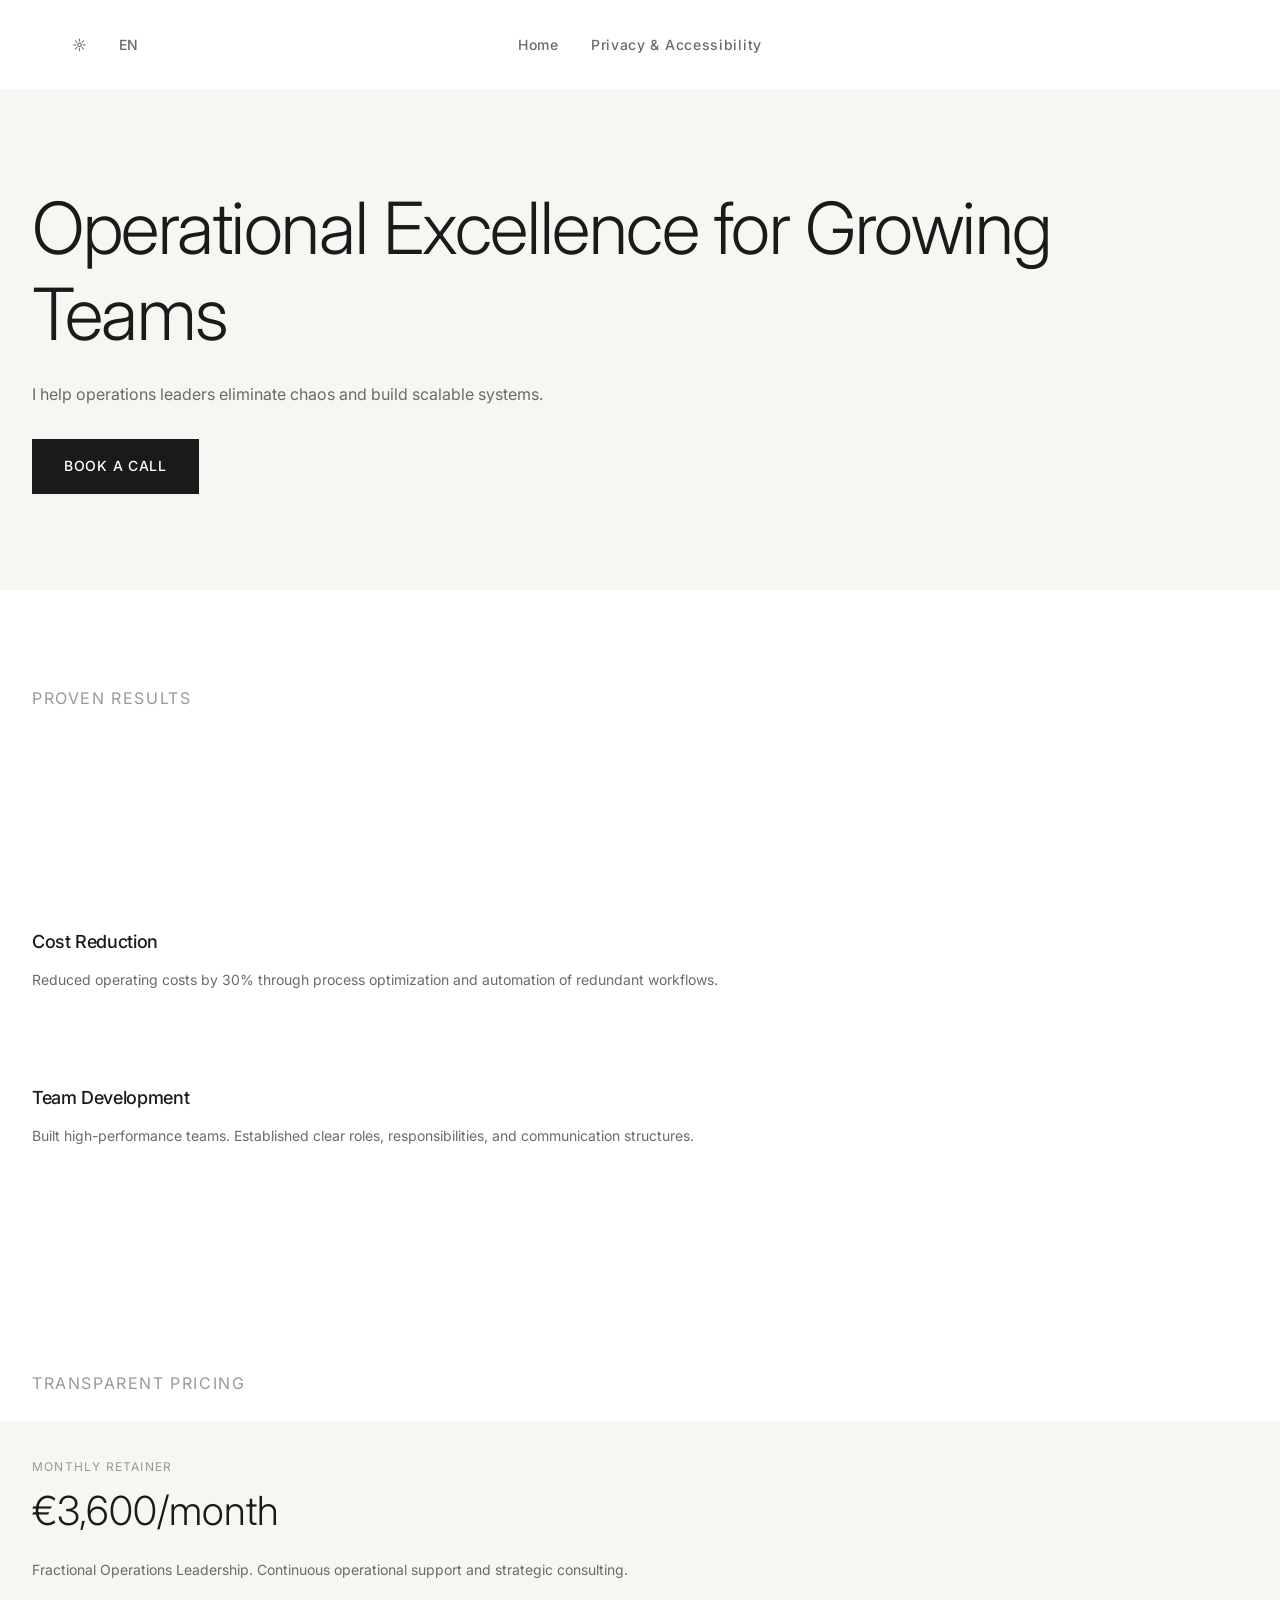
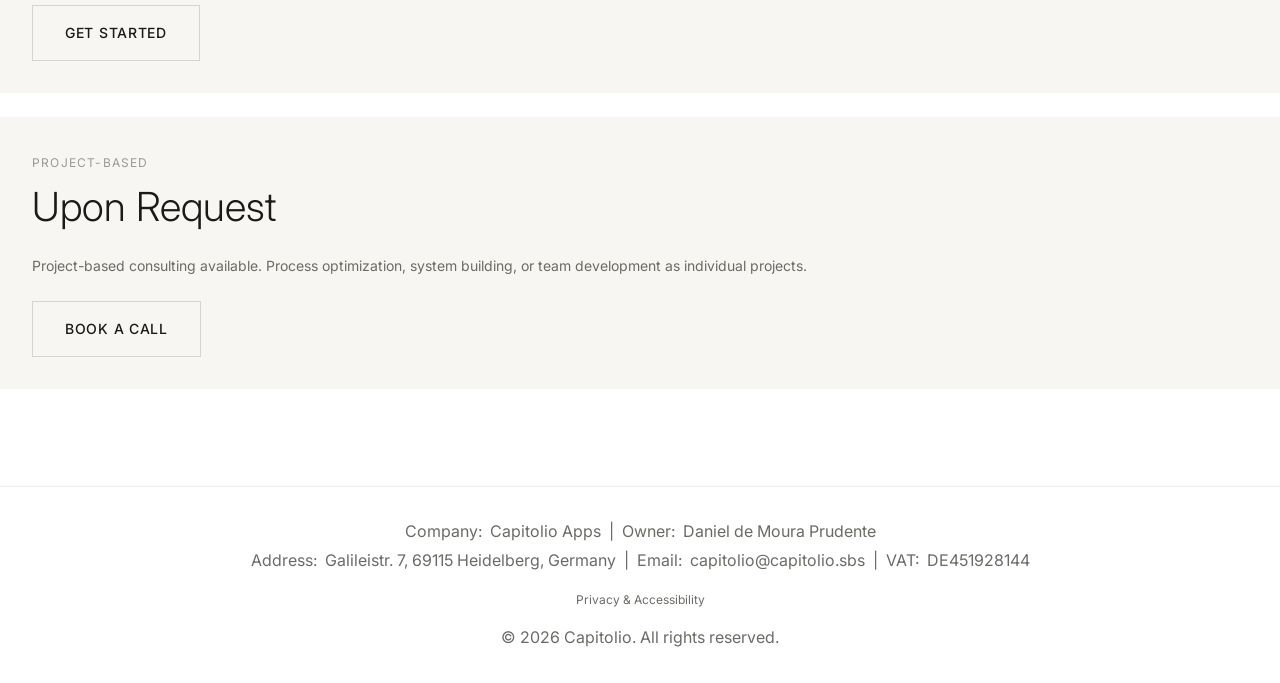
==== en/index.html @ fc4b13c4 "Update booking links to koalendar and replace email with calendar" ====
<!DOCTYPE html>
<html lang="en">
<head>
  <meta charset="UTF-8">
  <meta name="viewport" content="width=device-width, initial-scale=1.0">
  <title>Capitolio - Operational Excellence for Growing Teams</title>
  <meta name="description" content="I help operations leaders eliminate chaos and build scalable systems.">
  <link rel="icon" type="image/x-icon" href="../public/favicon.ico">
  
  <!-- Typography -->
  <link rel="preconnect" href="https://fonts.googleapis.com">
  <link rel="preconnect" href="https://fonts.gstatic.com" crossorigin>
  <link href="https://fonts.googleapis.com/css2?family=Inter:wght@300;400;500;600&display=swap" rel="stylesheet">
  
  <!-- Stylesheets -->
  <link rel="stylesheet" href="../css/style.css">
</head>
<body>
  <!-- Header -->
  <header>
    <div class="container">
      <div class="header-content">
        <nav class="nav-desktop">
          <ul class="nav-list">
            <li><a href="index.html" class="nav-link" data-i18n="nav_home">Home</a></li>
            <li><a href="privacy-accessibility.html" class="nav-link" data-i18n="nav_privacy_accessibility">Privacy & Accessibility</a></li>
          </ul>
        </nav>
        <div class="nav-controls">
          <button id="theme-toggle" class="nav-btn" aria-label="Toggle theme" title="Toggle theme">
            <span class="theme-icon">&#9788;</span>
          </button>
          <button id="lang-toggle" class="nav-btn" aria-label="Toggle language" title="Toggle language">
            <span data-lang-indicator>EN</span>
          </button>
          <button id="open-nav" class="nav-btn nav-hamburger" aria-label="Open navigation">
            <span>&#9776;</span>
          </button>
        </div>
      </div>
    </div>
  </header>

  <!-- Mobile Navigation Overlay -->
  <div class="nav-overlay" id="nav-overlay">
    <button class="close-nav" id="close-nav" aria-label="Close navigation">Close</button>
    <ul class="nav-overlay-list">
      <li class="nav-overlay-item"><a href="index.html" class="nav-overlay-link" data-i18n="nav_home">Home</a></li>
      <li class="nav-overlay-item"><a href="privacy-accessibility.html" class="nav-overlay-link" data-i18n="nav_privacy_accessibility">Privacy & Accessibility</a></li>
    </ul>
  </div>

  <main>
    <!-- Section 1: CTA (Call to Action) -->
    <section id="cta" class="grid">
      <div class="cta-content reveal active">
        <h1 class="cta-title">Operational Excellence for Growing Teams</h1>
        <p class="cta-subtitle">I help operations leaders eliminate chaos and build scalable systems.</p>
        <a href="https://koalendar.com/e/daniel-kennenlernen" target="_blank" rel="noopener noreferrer" class="btn btn-primary">Book a Call</a>
      </div>
    </section>

    <!-- Section 2: Proof of Work (3 Cards) -->
    <section id="proof" class="grid">
      <div class="section-label reveal">
        <span class="label">Proven Results</span>
      </div>
      <div class="section-content">
        <div class="proof-grid">
          <div class="proof-card reveal">
            <h3 class="proof-card-title">Scaled Operations</h3>
            <p class="proof-card-desc">Scaled operational systems from 10 to 100+ employees. Processes documented, automated, and designed for scalability.</p>
          </div>
          <div class="proof-card reveal delay-1">
            <h3 class="proof-card-title">Cost Reduction</h3>
            <p class="proof-card-desc">Reduced operating costs by 30% through process optimization and automation of redundant workflows.</p>
          </div>
          <div class="proof-card reveal delay-2">
            <h3 class="proof-card-title">Team Development</h3>
            <p class="proof-card-desc">Built high-performance teams. Established clear roles, responsibilities, and communication structures.</p>
          </div>
        </div>
      </div>
    </section>

    <!-- Section 3: Pricing -->
    <section id="pricing" class="grid">
      <div class="section-label reveal">
        <span class="label">Transparent Pricing</span>
      </div>
      <div class="section-content">
        <div class="pricing-grid">
          <div class="pricing-card reveal">
            <span class="pricing-card-title">Monthly Retainer</span>
            <div class="pricing-card-price">€3,600/month</div>
            <p class="pricing-card-desc">Fractional Operations Leadership. Continuous operational support and strategic consulting.</p>
            <a href="https://koalendar.com/e/daniel-kennenlernen" target="_blank" rel="noopener noreferrer" class="btn btn-secondary">Get Started</a>
          </div>
          <div class="pricing-card reveal delay-1">
            <span class="pricing-card-title">Project-Based</span>
            <div class="pricing-card-price">Upon Request</div>
            <p class="pricing-card-desc">Project-based consulting available. Process optimization, system building, or team development as individual projects.</p>
            <a href="https://koalendar.com/e/daniel-kennenlernen" target="_blank" rel="noopener noreferrer" class="btn btn-secondary">Book a Call</a>
          </div>
        </div>
      </div>
    </section>
  </main>

  <!-- Footer -->
  <footer>
    <div class="container">
      <div class="footer-content">
        <div class="footer-impressum">
          <p class="footer-impressum-text">
            <strong>Company:</strong> Capitolio Apps &nbsp;|&nbsp; <strong>Owner:</strong> Daniel de Moura Prudente
          </p>
          <p class="footer-impressum-text">
            <strong>Address:</strong> Galileistr. 7, 69115 Heidelberg, Germany &nbsp;|&nbsp; <strong>Email:</strong> capitolio@capitolio.sbs &nbsp;|&nbsp; <strong>VAT:</strong> DE451928144
          </p>
        </div>
        <div class="footer-links">
          <a href="privacy-accessibility.html" class="footer-link">Privacy & Accessibility</a>
        </div>
        <div class="footer-legal">
          <p>&copy; 2026 Capitolio. All rights reserved.</p>
        </div>
      </div>
    </div>
  </footer>

  <!-- JavaScript -->
  <script src="../js/theme.js"></script>
  <script src="../js/i18n.js"></script>
  <script src="../js/main.js"></script>
</body>
</html>
---- css/style.css ----
/*
 * Capitolio Main Stylesheet
 * John Pawson minimalist aesthetic - whitespace over borders
 * Monochromatic palette, responsive layout
 */

/* Import design system */
@import url('./design-system.css');

/* ================================
 * 1. TYPOGRAPHY
 * ================================ */

h1, h2, h3, h4, h5, h6 {
  font-weight: var(--font-weight-light);
  line-height: var(--line-height-tight);
  letter-spacing: var(--letter-spacing-tight);
  color: var(--text-primary);
}

h1 {
  font-size: clamp(2.5rem, 6vw, 4.5rem);
}

h2 {
  font-size: clamp(1.5rem, 3vw, 2.5rem);
}

h3 {
  font-size: clamp(1.25rem, 2vw, 1.5rem);
}

p {
  font-size: var(--font-size-base);
  color: var(--text-secondary);
  line-height: var(--line-height-relaxed);
}

.label {
  font-size: var(--font-size-base);
  text-transform: uppercase;
  letter-spacing: var(--letter-spacing-wider);
  font-weight: var(--font-weight-regular);
  color: var(--text-muted);
  display: block;
  margin-bottom: -8px;
}

/* ================================
 * 2. LAYOUT
 * ================================ */

section {
  padding: var(--baseline-12x) 0;
  min-height: 50vh;
}

@media (min-width: var(--breakpoint-md)) {
  section {
    padding: var(--baseline-15x) 0;
  }
}

/* ================================
 * 3. HEADER & NAVIGATION
 * ================================ */

header {
  padding: var(--baseline-4x) 0;
  position: sticky;
  top: 0;
  background-color: var(--bg-primary);
  z-index: 100;
  transition: background-color var(--transition-base);
}

.header-content {
  display: flex;
  justify-content: space-between;
  align-items: center;
}

.nav-desktop {
  position: absolute;
  left: 50%;
  transform: translateX(-50%);
}

.logo {
  font-size: var(--font-size-sm);
  font-weight: var(--font-weight-medium);
  color: var(--text-primary);
  text-decoration: none;
  letter-spacing: var(--letter-spacing-wide);
}

.nav-list {
  display: flex;
  gap: var(--baseline-4x);
}

.nav-link {
  font-size: var(--font-size-sm);
  font-weight: var(--font-weight-medium);
  color: var(--text-secondary);
  text-decoration: none;
  letter-spacing: var(--letter-spacing-wide);
  transition: color var(--transition-base);
}

.nav-link:hover {
  color: var(--text-primary);
}

@media (max-width: 640px) {
  .nav-desktop {
    position: static;
    transform: none;
  }
  
  .nav-list {
    gap: var(--baseline-2x);
    flex-wrap: wrap;
    justify-content: center;
  }
  
  .nav-link {
    font-size: var(--font-size-xs);
  }
}

.nav-controls {
  display: flex;
  align-items: center;
  gap: var(--baseline-2x);
}

.nav-btn {
  font-size: var(--font-size-sm);
  font-weight: var(--font-weight-medium);
  color: var(--text-secondary);
  padding: var(--baseline-half) var(--baseline);
  transition: color var(--transition-base);
}

.nav-hamburger {
  display: none;
}

.nav-btn:hover {
  color: var(--text-primary);
}

/* ================================
 * 4. HERO SECTION
 * ================================ */

#hero {
  padding-top: var(--baseline-8x);
  padding-bottom: var(--baseline-15x);
}

.hero-title {
  grid-column: 1 / -1;
  margin-bottom: var(--baseline-5x);
}

.hero-subtitle {
  grid-column: 1 / -1;
}

@media (min-width: var(--breakpoint-md)) {
  .hero-subtitle {
    grid-column: 5 / 13;
  }
}

/* ================================
 * 5. BUTTONS
 * ================================ */

.btn {
  display: inline-flex;
  align-items: center;
  justify-content: center;
  padding: var(--baseline-2x) var(--baseline-4x);
  font-size: var(--font-size-sm);
  font-weight: var(--font-weight-medium);
  letter-spacing: var(--letter-spacing-wide);
  text-transform: uppercase;
  text-decoration: none;
  transition: all var(--transition-base);
}

.btn-primary {
  background-color: var(--text-primary);
  color: var(--bg-primary);
}

.btn-primary:hover {
  background-color: var(--accent-hover);
  transform: translateY(-2px);
}

.btn-secondary {
  background-color: transparent;
  color: var(--text-primary);
  border: 1px solid var(--border-medium);
}

.btn-secondary:hover {
  background-color: var(--bg-secondary);
}

/* ================================
 * 6. SECTIONS
 * ================================ */

/* Section labels */
.section-label {
  grid-column: 1 / -1;
  padding-left: var(--baseline-4x);
  padding-right: var(--baseline-4x);
  margin-bottom: -8px;
}

@media (min-width: var(--breakpoint-md)) {
  .section-label {
    grid-column: 1 / 4;
  }
}

.section-content {
  grid-column: 1 / -1;
}

@media (min-width: var(--breakpoint-md)) {
  .section-content {
    grid-column: 4 / 13;
  }
}

/* CTA Section */
#cta {
  background-color: var(--bg-secondary);
}

.cta-content {
  grid-column: 1 / -1;
}

@media (min-width: var(--breakpoint-md)) {
  .cta-content {
    grid-column: 4 / 13;
  }
}

.cta-title {
  margin-bottom: var(--baseline-3x);
}

.cta-subtitle {
  margin-bottom: var(--baseline-4x);
}

.cta-content > * {
  padding-left: var(--baseline-4x);
  padding-right: var(--baseline-4x);
}

#cta .btn {
  margin-left: var(--baseline-4x);
}

/* Proof of Work Section */
.proof-grid {
  display: grid;
  grid-template-columns: 1fr;
  gap: var(--baseline-4x);
  margin-top: var(--baseline-4x);
  padding-left: var(--baseline-4x);
  padding-right: var(--baseline-4x);
}

@media (min-width: var(--breakpoint-md)) {
  .proof-grid {
    grid-template-columns: repeat(3, 1fr);
  }
}

.proof-card {
  padding: var(--baseline-4x) 0;
}

.proof-card-title {
  font-size: var(--font-size-lg);
  font-weight: var(--font-weight-medium);
  margin-bottom: var(--baseline-2x);
}

.proof-card-desc {
  font-size: var(--font-size-sm);
  color: var(--text-secondary);
}

/* Pricing Section */
.pricing-grid {
  display: grid;
  grid-template-columns: 1fr;
  gap: var(--baseline-3x);
  margin-top: var(--baseline-3x);
}

@media (min-width: var(--breakpoint-md)) {
  .pricing-grid {
    grid-template-columns: repeat(2, 1fr);
    gap: var(--baseline-4x);
  }
}

.pricing-card {
  padding: var(--baseline-4x);
  background-color: var(--bg-secondary);
}

.pricing-card-title {
  font-size: var(--font-size-xs);
  text-transform: uppercase;
  letter-spacing: var(--letter-spacing-wider);
  color: var(--text-muted);
  margin-bottom: var(--baseline);
}

.pricing-card-price {
  font-size: var(--font-size-3xl);
  font-weight: var(--font-weight-light);
  margin-bottom: var(--baseline-2x);
}

.pricing-card-desc {
  font-size: var(--font-size-sm);
  margin-bottom: var(--baseline-3x);
}

/* ================================
 * 7. FOOTER
 * ================================ */

footer {
  padding: var(--baseline-4x) 0;
  border-top: 1px solid var(--border-light);
}

.footer-content {
  display: flex;
  flex-direction: column;
  align-items: center;
  gap: var(--baseline-2x);
}

.footer-impressum {
  font-size: var(--font-size-xs);
  font-weight: var(--font-weight-regular);
  color: var(--text-muted);
  line-height: 1.5;
  text-align: center;
}

.footer-impressum-text {
  display: block;
  margin-bottom: 4px;
}

.footer-impressum-text:last-child {
  margin-bottom: 0;
}

.footer-impressum-text strong {
  font-weight: var(--font-weight-regular);
  color: var(--text-secondary);
  margin-right: 4px;
}

.footer-links {
  display: flex;
  gap: var(--baseline-2x);
}

.footer-link {
  font-size: var(--font-size-xs);
  font-weight: var(--font-weight-regular);
  color: var(--text-secondary);
  text-decoration: none;
  transition: color var(--transition-base);
}

.footer-link:hover {
  color: var(--text-primary);
}

.footer-legal {
  font-size: var(--font-size-xs);
  font-weight: var(--font-weight-regular);
  color: var(--text-muted);
}

/* ================================
 * 8. LEGAL PAGES
 * ================================ */

.legal-content {
  grid-column: 1 / -1;
  max-width: 65ch;
  padding-left: var(--baseline-4x);
  padding-right: var(--baseline-4x);
}

@media (min-width: var(--breakpoint-md)) {
  .legal-content {
    grid-column: 4 / 12;
  }
}

.legal-title {
  margin-bottom: var(--baseline-4x);
}

.legal-section {
  margin-bottom: var(--baseline-6x);
}

.legal-section h2 {
  font-size: var(--font-size-lg);
  margin-bottom: var(--baseline-2x);
}

.legal-section p {
  font-size: var(--font-size-sm);
  line-height: var(--line-height-relaxed);
}

/* ================================
 * 9. NAVIGATION OVERLAY
 * ================================ */

.nav-overlay {
  position: fixed;
  top: 0;
  left: 0;
  width: 100vw;
  height: 100vh;
  background-color: var(--bg-primary);
  z-index: 200;
  display: flex;
  align-items: center;
  justify-content: center;
  opacity: 0;
  pointer-events: none;
  transition: opacity var(--transition-slow);
}

.nav-overlay.active {
  opacity: 1;
  pointer-events: auto;
}

.nav-overlay-list {
  text-align: center;
}

.nav-overlay-item {
  margin: var(--baseline-3x) 0;
}

.nav-overlay-link {
  font-size: var(--font-size-2xl);
  font-weight: var(--font-weight-light);
  color: var(--text-primary);
  transition: color var(--transition-base);
}

.nav-overlay-link:hover {
  color: var(--text-secondary);
}

.close-nav {
  position: absolute;
  top: var(--baseline-4x);
  right: var(--container-padding);
  font-size: var(--font-size-sm);
  font-weight: var(--font-weight-medium);
  color: var(--text-secondary);
}

/* ================================
 * 10. ANIMATIONS
 * ================================ */

.reveal {
  opacity: 0;
  transform: translateY(var(--baseline-3x));
  transition: opacity var(--transition-slow), transform var(--transition-slow);
  will-change: opacity, transform;
}

.reveal.active {
  opacity: 1;
  transform: translateY(0);
}

.delay-1 { transition-delay: 0.1s; }
.delay-2 { transition-delay: 0.2s; }
.delay-3 { transition-delay: 0.3s; }
.delay-4 { transition-delay: 0.4s; }

/* ================================
 * 11. PRINT STYLES
 * ================================ */

@media print {
  * {
    background: transparent;
    color: #000;
    box-shadow: none;
    text-shadow: none;
  }

  body {
    font-size: 12pt;
    line-height: 1.5;
  }

  a {
    text-decoration: underline;
  }

  .nav-overlay,
  .nav-controls,
  .btn {
    display: none;
  }

  section {
    padding: 2rem 0;
    min-height: auto;
    page-break-inside: avoid;
  }

  footer {
    padding: 1rem 0;
    page-break-before: avoid;
  }
}
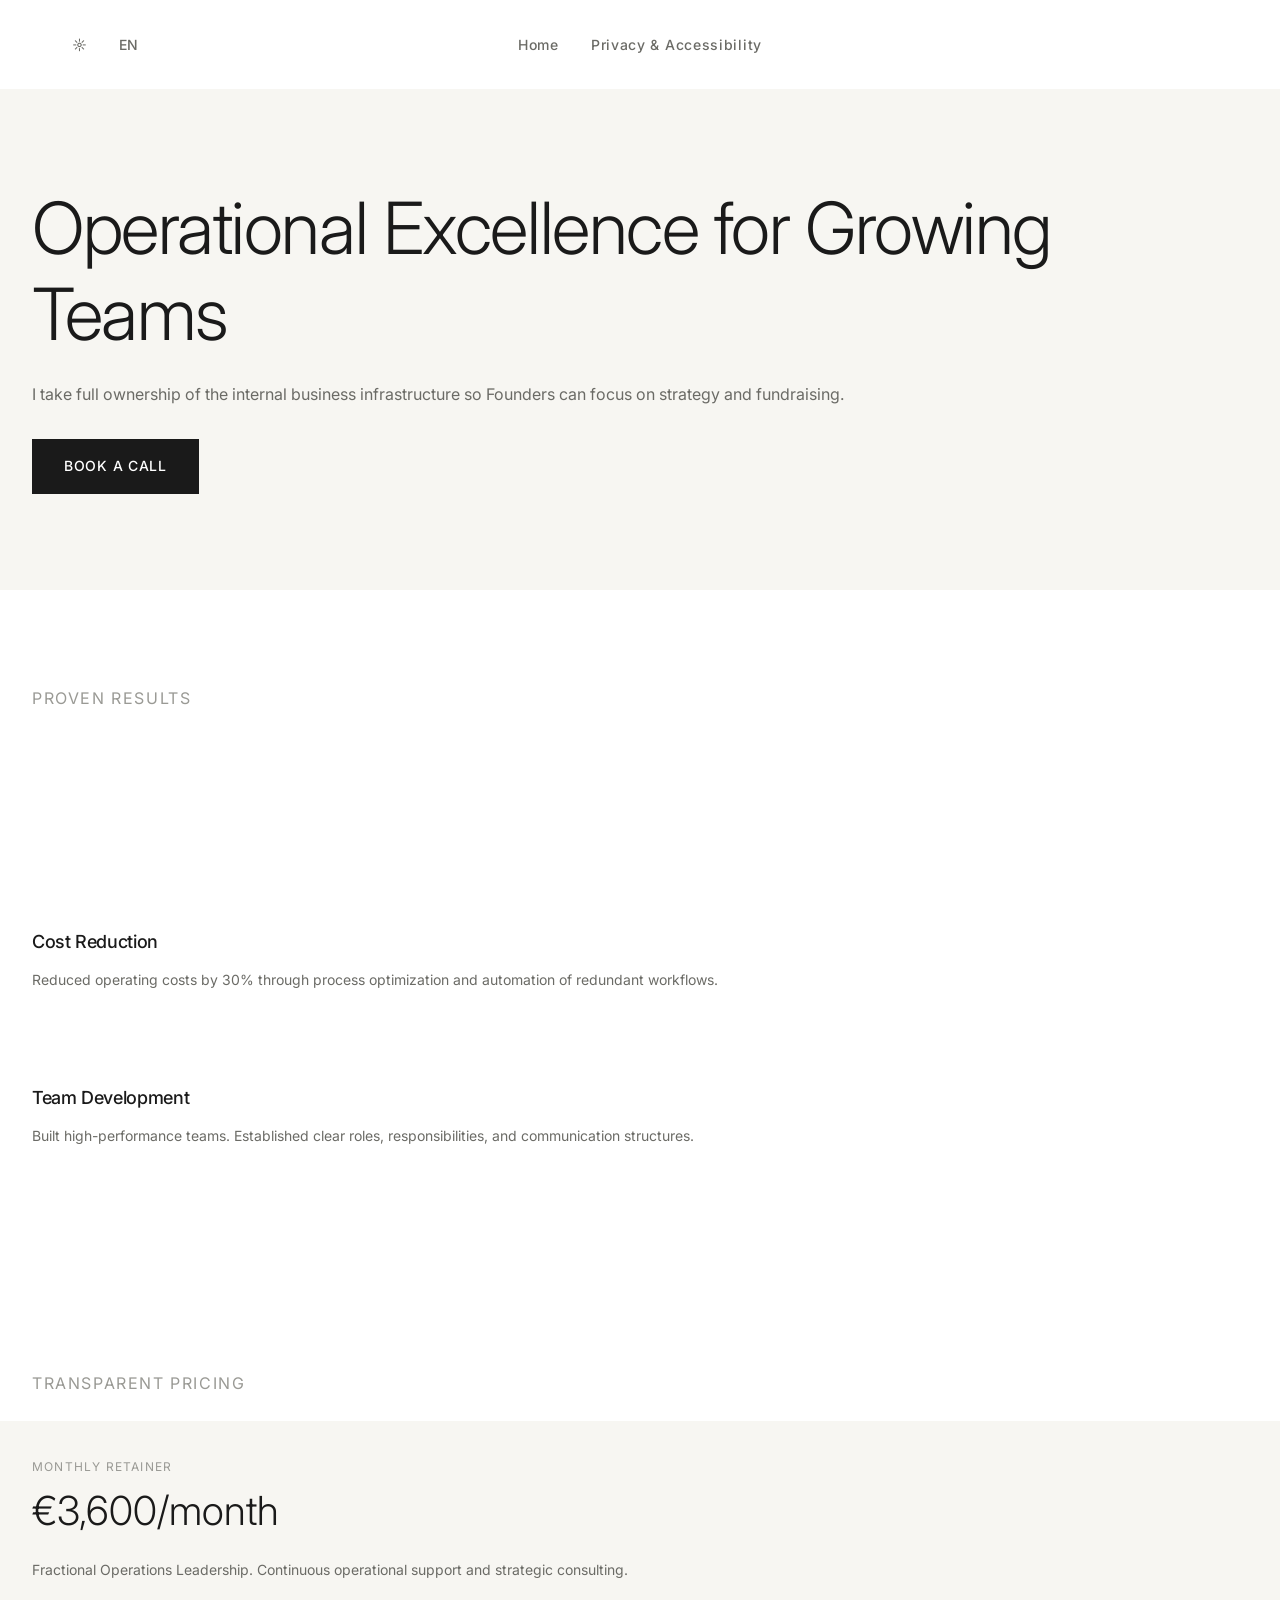
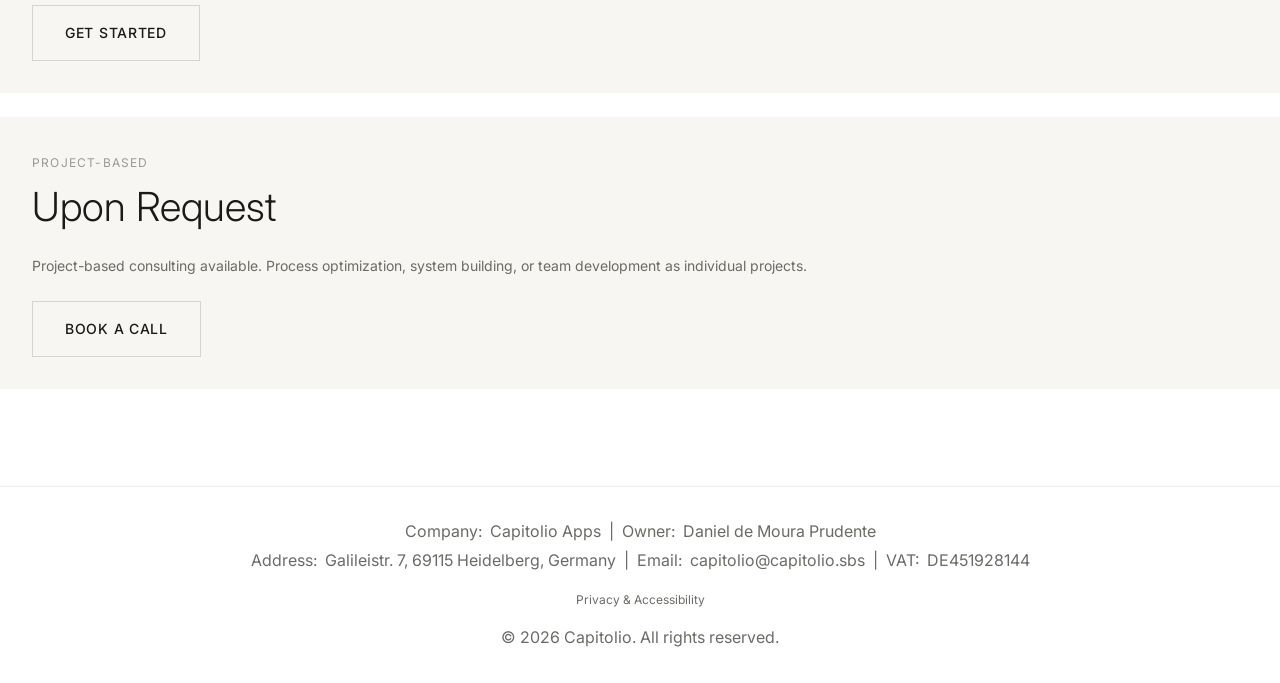
==== commit c123fc44: "Updated subtitle 	modified:   en/index.html 	modified:   index.html" ====
--- a/en/index.html
+++ b/en/index.html
@@ -1,20 +1,23 @@
 <!DOCTYPE html>
 <html lang="en">
+
 <head>
   <meta charset="UTF-8">
   <meta name="viewport" content="width=device-width, initial-scale=1.0">
   <title>Capitolio - Operational Excellence for Growing Teams</title>
-  <meta name="description" content="I help operations leaders eliminate chaos and build scalable systems.">
+  <meta name="description"
+    content=" I take full ownership of the internal business infrastructure so Founders can focus on strategy and fundraising.">
   <link rel="icon" type="image/x-icon" href="../public/favicon.ico">
-  
+
   <!-- Typography -->
   <link rel="preconnect" href="https://fonts.googleapis.com">
   <link rel="preconnect" href="https://fonts.gstatic.com" crossorigin>
   <link href="https://fonts.googleapis.com/css2?family=Inter:wght@300;400;500;600&display=swap" rel="stylesheet">
-  
+
   <!-- Stylesheets -->
   <link rel="stylesheet" href="../css/style.css">
 </head>
+
 <body>
   <!-- Header -->
   <header>
@@ -23,7 +26,8 @@
         <nav class="nav-desktop">
           <ul class="nav-list">
             <li><a href="index.html" class="nav-link" data-i18n="nav_home">Home</a></li>
-            <li><a href="privacy-accessibility.html" class="nav-link" data-i18n="nav_privacy_accessibility">Privacy & Accessibility</a></li>
+            <li><a href="privacy-accessibility.html" class="nav-link" data-i18n="nav_privacy_accessibility">Privacy &
+                Accessibility</a></li>
           </ul>
         </nav>
         <div class="nav-controls">
@@ -46,7 +50,8 @@
     <button class="close-nav" id="close-nav" aria-label="Close navigation">Close</button>
     <ul class="nav-overlay-list">
       <li class="nav-overlay-item"><a href="index.html" class="nav-overlay-link" data-i18n="nav_home">Home</a></li>
-      <li class="nav-overlay-item"><a href="privacy-accessibility.html" class="nav-overlay-link" data-i18n="nav_privacy_accessibility">Privacy & Accessibility</a></li>
+      <li class="nav-overlay-item"><a href="privacy-accessibility.html" class="nav-overlay-link"
+          data-i18n="nav_privacy_accessibility">Privacy & Accessibility</a></li>
     </ul>
   </div>
 
@@ -55,8 +60,10 @@
     <section id="cta" class="grid">
       <div class="cta-content reveal active">
         <h1 class="cta-title">Operational Excellence for Growing Teams</h1>
-        <p class="cta-subtitle">I help operations leaders eliminate chaos and build scalable systems.</p>
-        <a href="https://koalendar.com/e/daniel-kennenlernen" target="_blank" rel="noopener noreferrer" class="btn btn-primary">Book a Call</a>
+        <p class="cta-subtitle"> I take full ownership of the internal business infrastructure so Founders can focus on
+          strategy and fundraising.</p>
+        <a href="https://koalendar.com/e/daniel-kennenlernen" target="_blank" rel="noopener noreferrer"
+          class="btn btn-primary">Book a Call</a>
       </div>
     </section>
 
@@ -69,15 +76,18 @@
         <div class="proof-grid">
           <div class="proof-card reveal">
             <h3 class="proof-card-title">Scaled Operations</h3>
-            <p class="proof-card-desc">Scaled operational systems from 10 to 100+ employees. Processes documented, automated, and designed for scalability.</p>
+            <p class="proof-card-desc">Scaled operational systems from 10 to 100+ employees. Processes documented,
+              automated, and designed for scalability.</p>
           </div>
           <div class="proof-card reveal delay-1">
             <h3 class="proof-card-title">Cost Reduction</h3>
-            <p class="proof-card-desc">Reduced operating costs by 30% through process optimization and automation of redundant workflows.</p>
+            <p class="proof-card-desc">Reduced operating costs by 30% through process optimization and automation of
+              redundant workflows.</p>
           </div>
           <div class="proof-card reveal delay-2">
             <h3 class="proof-card-title">Team Development</h3>
-            <p class="proof-card-desc">Built high-performance teams. Established clear roles, responsibilities, and communication structures.</p>
+            <p class="proof-card-desc">Built high-performance teams. Established clear roles, responsibilities, and
+              communication structures.</p>
           </div>
         </div>
       </div>
@@ -93,14 +103,18 @@
           <div class="pricing-card reveal">
             <span class="pricing-card-title">Monthly Retainer</span>
             <div class="pricing-card-price">€3,600/month</div>
-            <p class="pricing-card-desc">Fractional Operations Leadership. Continuous operational support and strategic consulting.</p>
-            <a href="https://koalendar.com/e/daniel-kennenlernen" target="_blank" rel="noopener noreferrer" class="btn btn-secondary">Get Started</a>
+            <p class="pricing-card-desc">Fractional Operations Leadership. Continuous operational support and strategic
+              consulting.</p>
+            <a href="https://koalendar.com/e/daniel-kennenlernen" target="_blank" rel="noopener noreferrer"
+              class="btn btn-secondary">Get Started</a>
           </div>
           <div class="pricing-card reveal delay-1">
             <span class="pricing-card-title">Project-Based</span>
             <div class="pricing-card-price">Upon Request</div>
-            <p class="pricing-card-desc">Project-based consulting available. Process optimization, system building, or team development as individual projects.</p>
-            <a href="https://koalendar.com/e/daniel-kennenlernen" target="_blank" rel="noopener noreferrer" class="btn btn-secondary">Book a Call</a>
+            <p class="pricing-card-desc">Project-based consulting available. Process optimization, system building, or
+              team development as individual projects.</p>
+            <a href="https://koalendar.com/e/daniel-kennenlernen" target="_blank" rel="noopener noreferrer"
+              class="btn btn-secondary">Book a Call</a>
           </div>
         </div>
       </div>
@@ -116,7 +130,8 @@
             <strong>Company:</strong> Capitolio Apps &nbsp;|&nbsp; <strong>Owner:</strong> Daniel de Moura Prudente
           </p>
           <p class="footer-impressum-text">
-            <strong>Address:</strong> Galileistr. 7, 69115 Heidelberg, Germany &nbsp;|&nbsp; <strong>Email:</strong> capitolio@capitolio.sbs &nbsp;|&nbsp; <strong>VAT:</strong> DE451928144
+            <strong>Address:</strong> Galileistr. 7, 69115 Heidelberg, Germany &nbsp;|&nbsp; <strong>Email:</strong>
+            capitolio@capitolio.sbs &nbsp;|&nbsp; <strong>VAT:</strong> DE451928144
           </p>
         </div>
         <div class="footer-links">
@@ -134,4 +149,5 @@
   <script src="../js/i18n.js"></script>
   <script src="../js/main.js"></script>
 </body>
+
 </html>
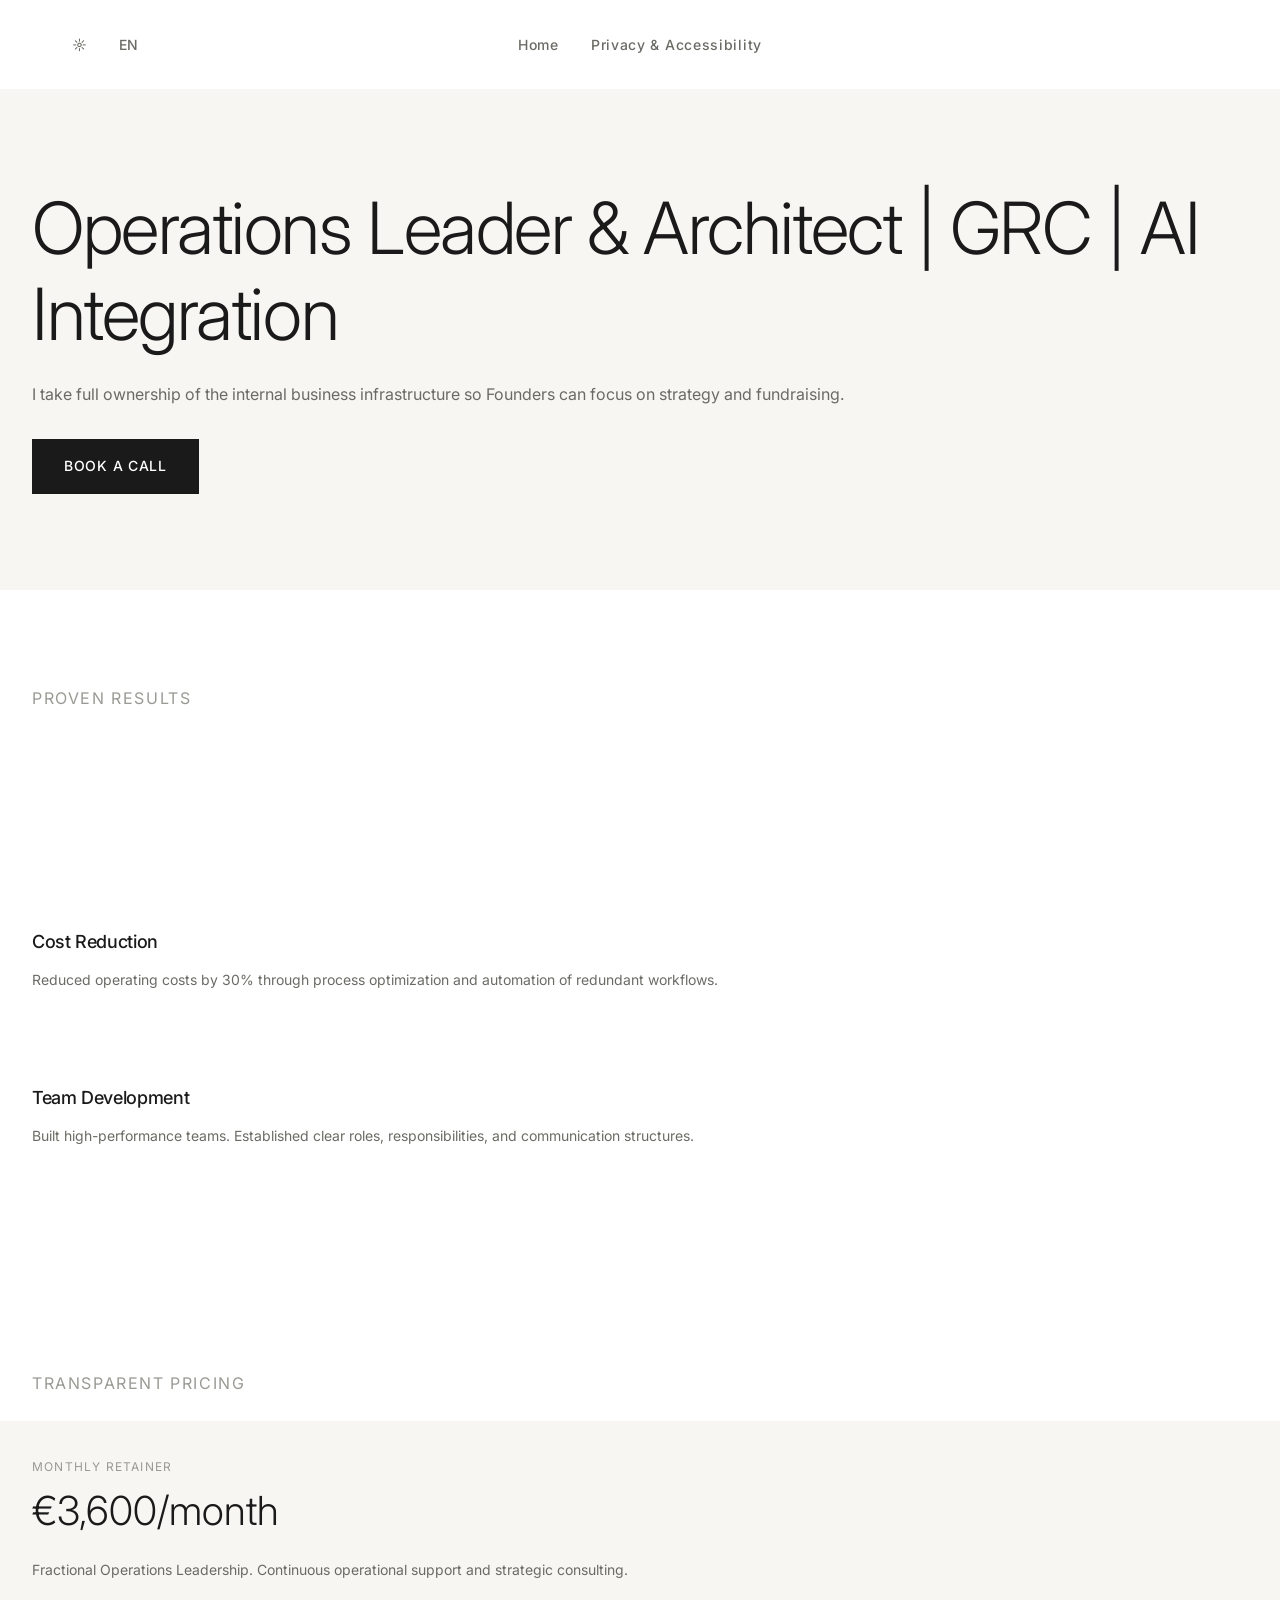
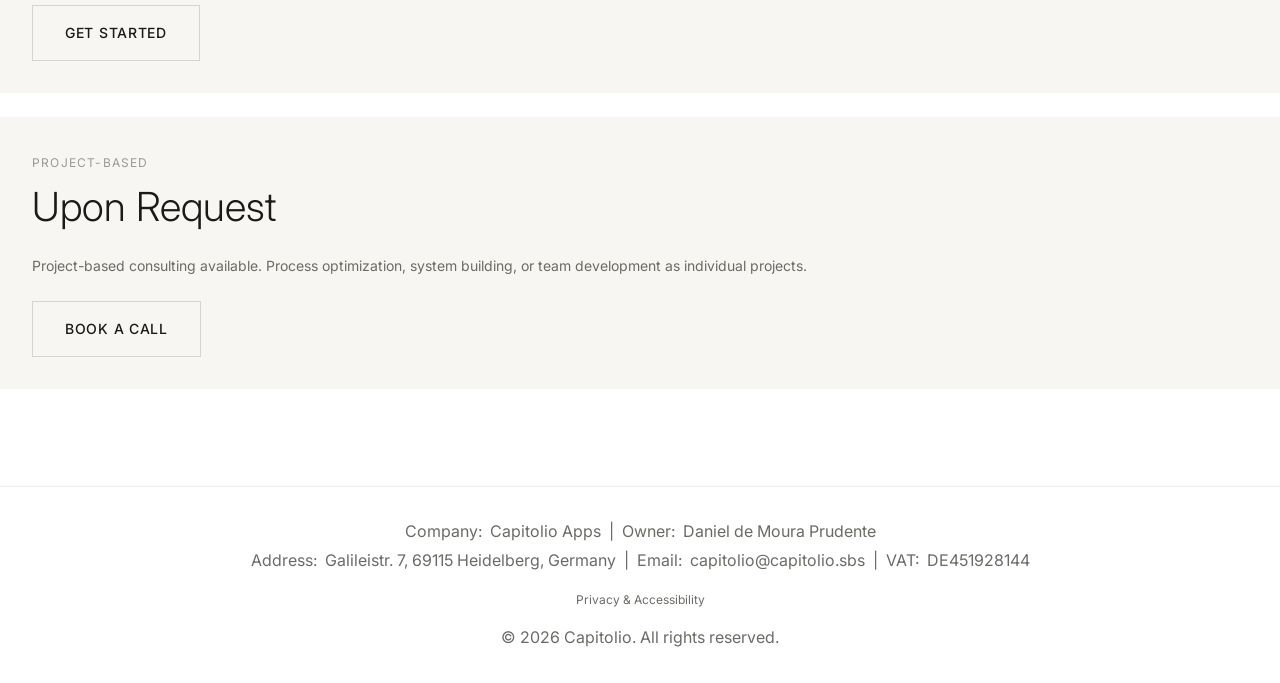
==== commit b77018df: "Updated some texts 	modified:   en/index.html 	modified:   index.html" ====
--- a/en/index.html
+++ b/en/index.html
@@ -4,7 +4,7 @@
 <head>
   <meta charset="UTF-8">
   <meta name="viewport" content="width=device-width, initial-scale=1.0">
-  <title>Capitolio - Operational Excellence for Growing Teams</title>
+  <title>Daniel Prudente - Operations Leader & Architect | GRC | AI Integration</title>
   <meta name="description"
     content=" I take full ownership of the internal business infrastructure so Founders can focus on strategy and fundraising.">
   <link rel="icon" type="image/x-icon" href="../public/favicon.ico">
@@ -59,7 +59,7 @@
     <!-- Section 1: CTA (Call to Action) -->
     <section id="cta" class="grid">
       <div class="cta-content reveal active">
-        <h1 class="cta-title">Operational Excellence for Growing Teams</h1>
+        <h1 class="cta-title">Operations Leader & Architect | GRC | AI Integration</h1>
         <p class="cta-subtitle"> I take full ownership of the internal business infrastructure so Founders can focus on
           strategy and fundraising.</p>
         <a href="https://koalendar.com/e/daniel-kennenlernen" target="_blank" rel="noopener noreferrer"
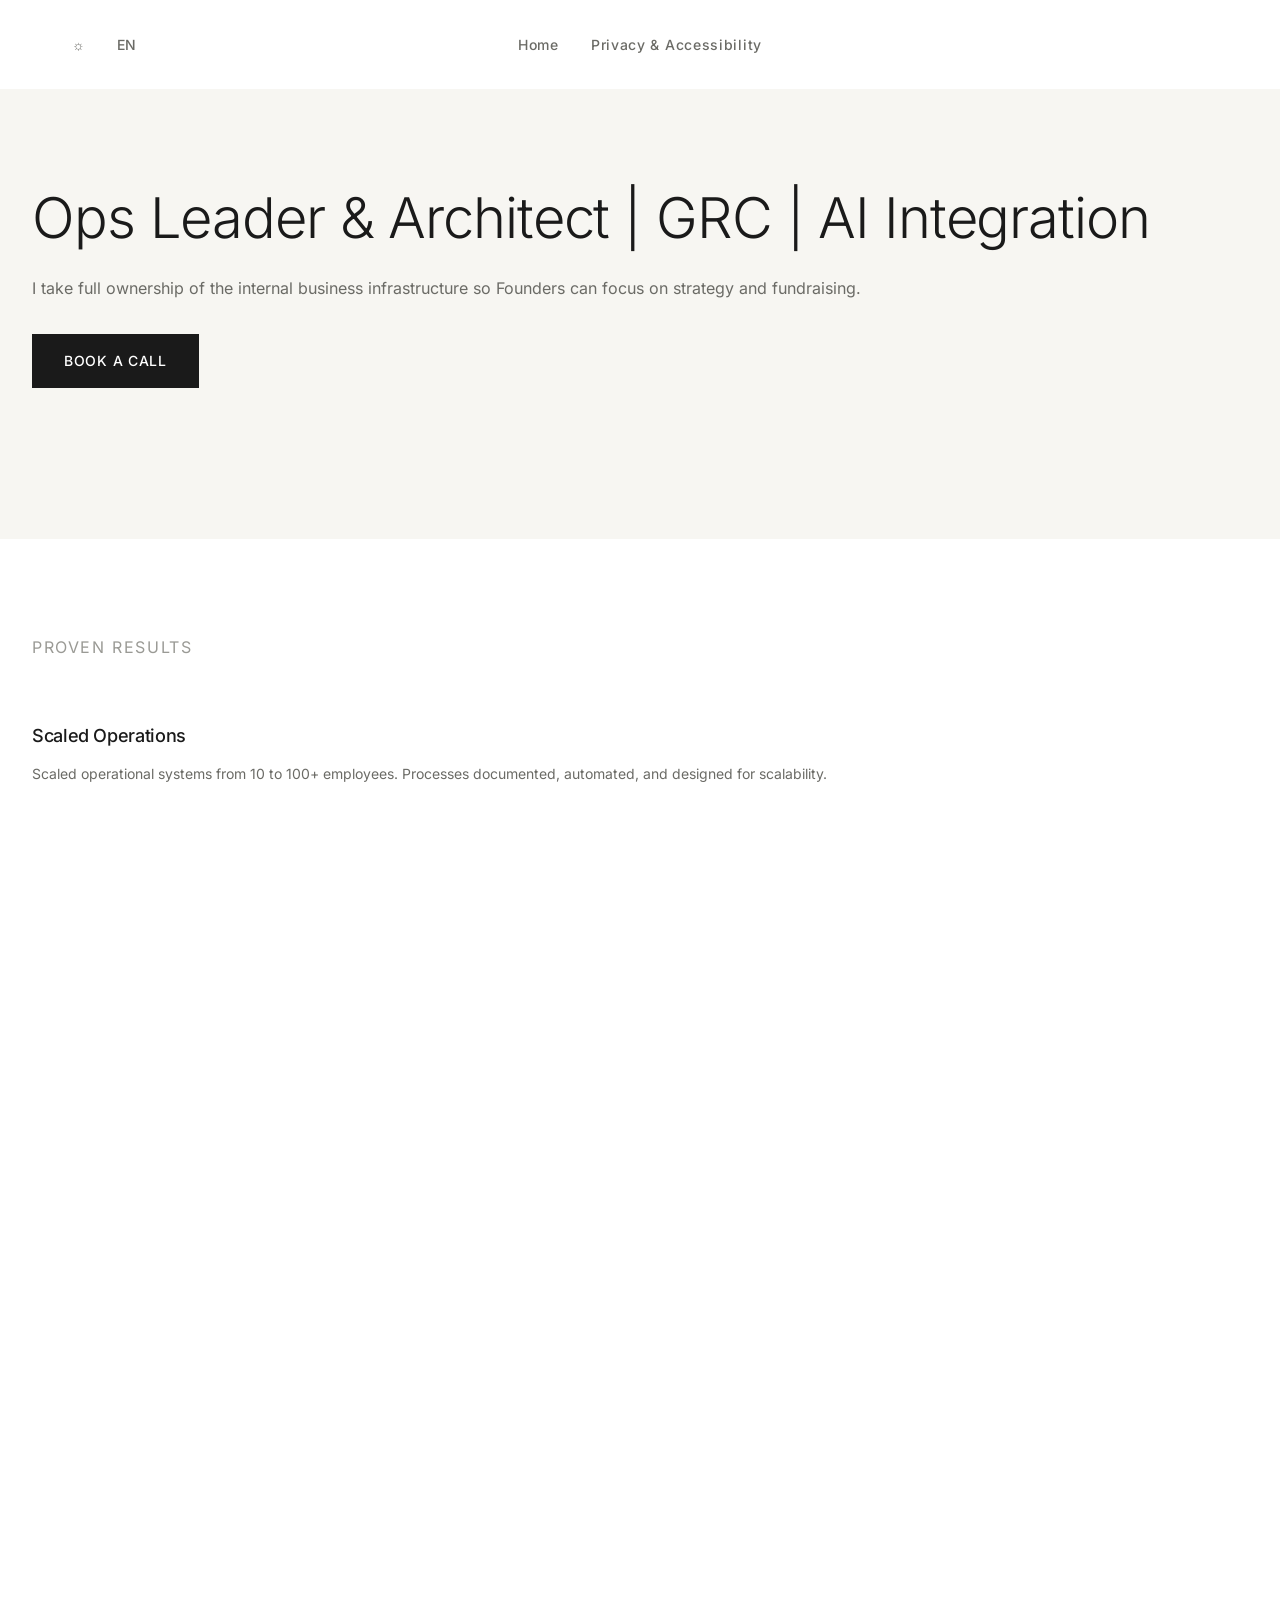
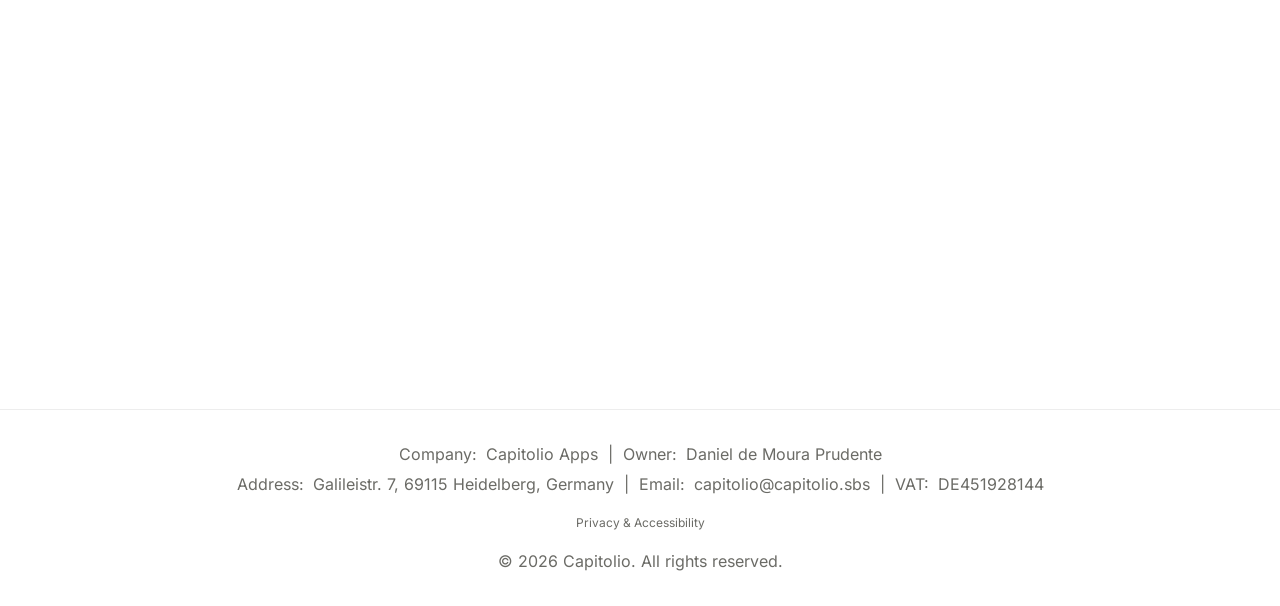
==== commit a8bffced: "Security hardening: self-host fonts, add CSP and clickjacking protection - Self-host Inter font (300" ====
--- a/en/index.html
+++ b/en/index.html
@@ -4,15 +4,12 @@
 <head>
   <meta charset="UTF-8">
   <meta name="viewport" content="width=device-width, initial-scale=1.0">
-  <title>Daniel Prudente - Operations Leader & Architect | GRC | AI Integration</title>
+  <meta http-equiv="Content-Security-Policy" content="default-src 'none'; script-src 'self'; style-src 'self'; font-src 'self'; img-src 'self'; connect-src 'none'; frame-ancestors 'none';">
+  <meta http-equiv="X-Frame-Options" content="DENY">
+  <title>Daniel Prudente - Ops Leader & Architect | GRC | AI Integration</title>
   <meta name="description"
     content=" I take full ownership of the internal business infrastructure so Founders can focus on strategy and fundraising.">
   <link rel="icon" type="image/x-icon" href="../public/favicon.ico">
-
-  <!-- Typography -->
-  <link rel="preconnect" href="https://fonts.googleapis.com">
-  <link rel="preconnect" href="https://fonts.gstatic.com" crossorigin>
-  <link href="https://fonts.googleapis.com/css2?family=Inter:wght@300;400;500;600&display=swap" rel="stylesheet">
 
   <!-- Stylesheets -->
   <link rel="stylesheet" href="../css/style.css">
@@ -59,7 +56,7 @@
     <!-- Section 1: CTA (Call to Action) -->
     <section id="cta" class="grid">
       <div class="cta-content reveal active">
-        <h1 class="cta-title">Operations Leader & Architect | GRC | AI Integration</h1>
+        <h1 class="cta-title">Ops Leader & Architect | GRC | AI Integration</h1>
         <p class="cta-subtitle"> I take full ownership of the internal business infrastructure so Founders can focus on
           strategy and fundraising.</p>
         <a href="https://koalendar.com/e/daniel-kennenlernen" target="_blank" rel="noopener noreferrer"
--- a/css/style.css
+++ b/css/style.css
@@ -19,7 +19,7 @@
 }
 
 h1 {
-  font-size: clamp(2.5rem, 6vw, 4.5rem);
+  font-size: clamp(2rem, 5vw, 3.5rem);
 }
 
 h2 {
@@ -332,7 +332,7 @@
 }
 
 .pricing-card-price {
-  font-size: var(--font-size-3xl);
+  font-size: var(--font-size-2xl);
   font-weight: var(--font-weight-light);
   margin-bottom: var(--baseline-2x);
 }
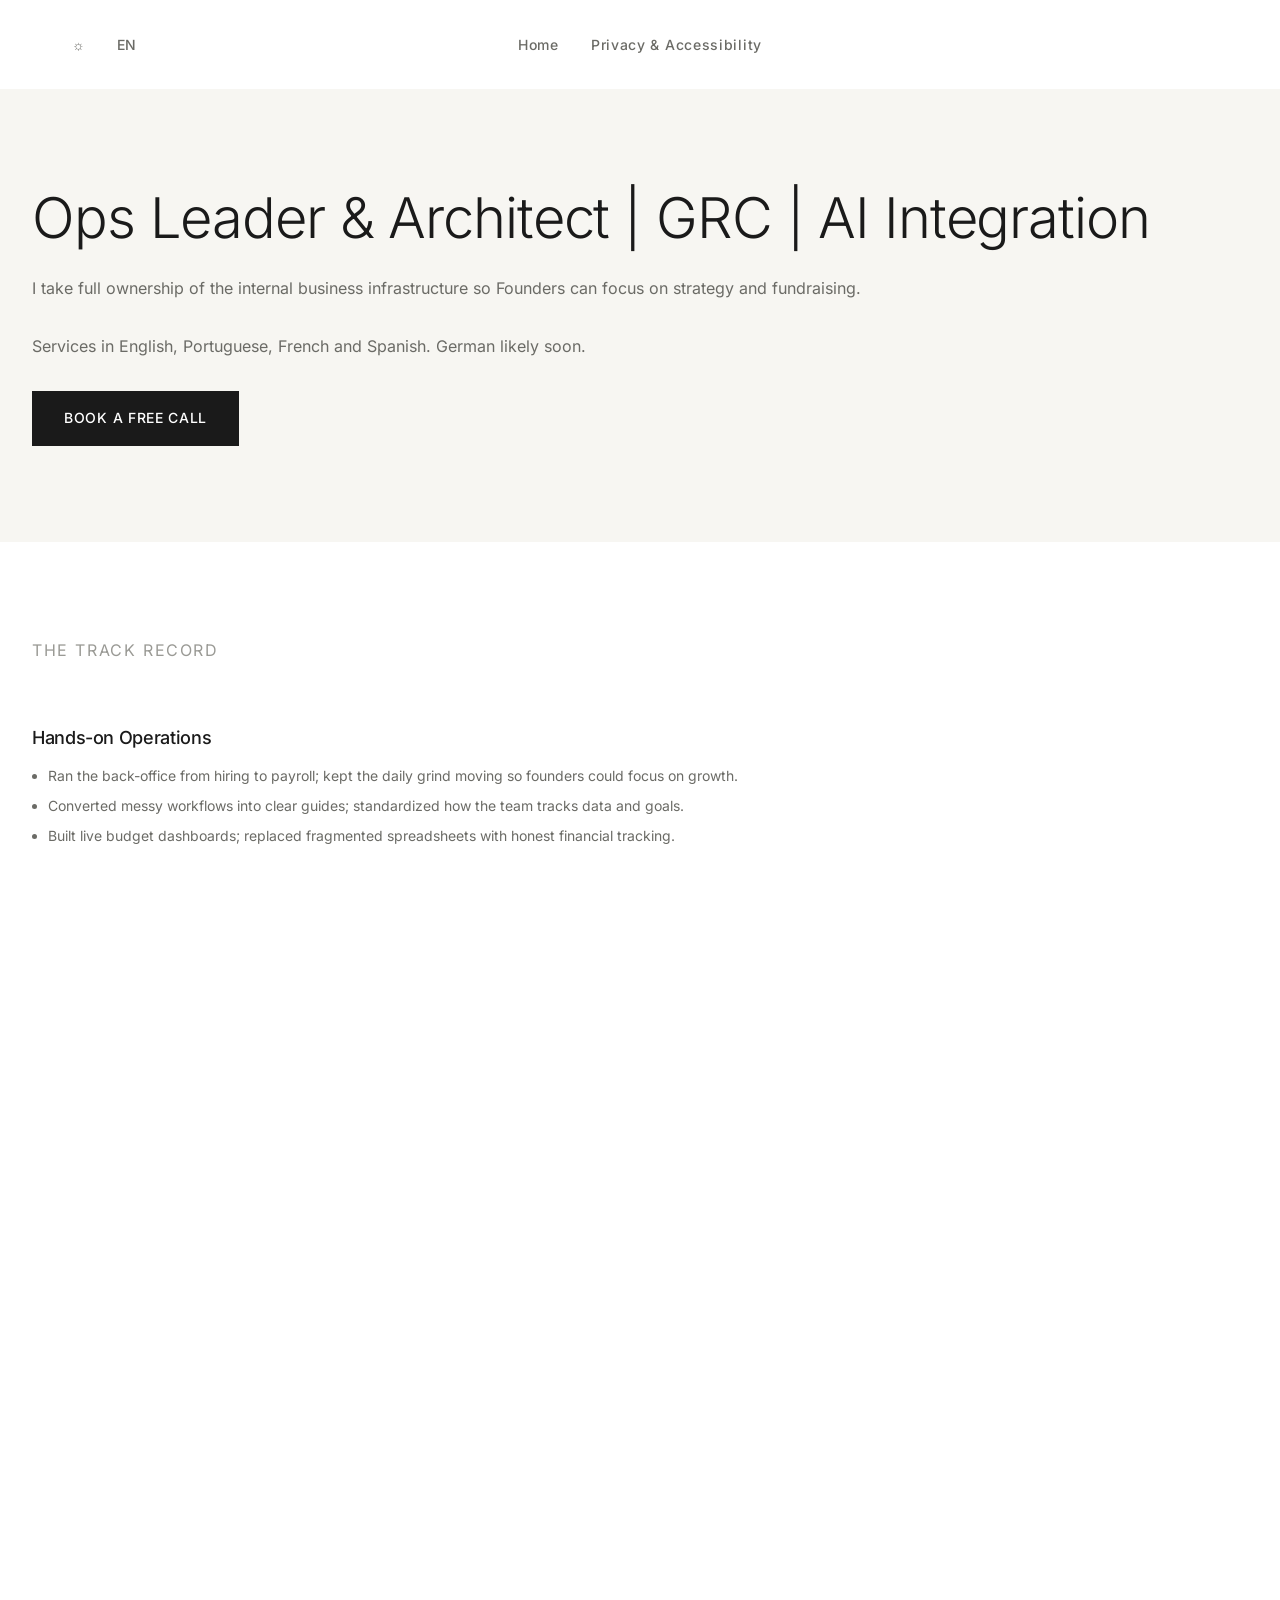
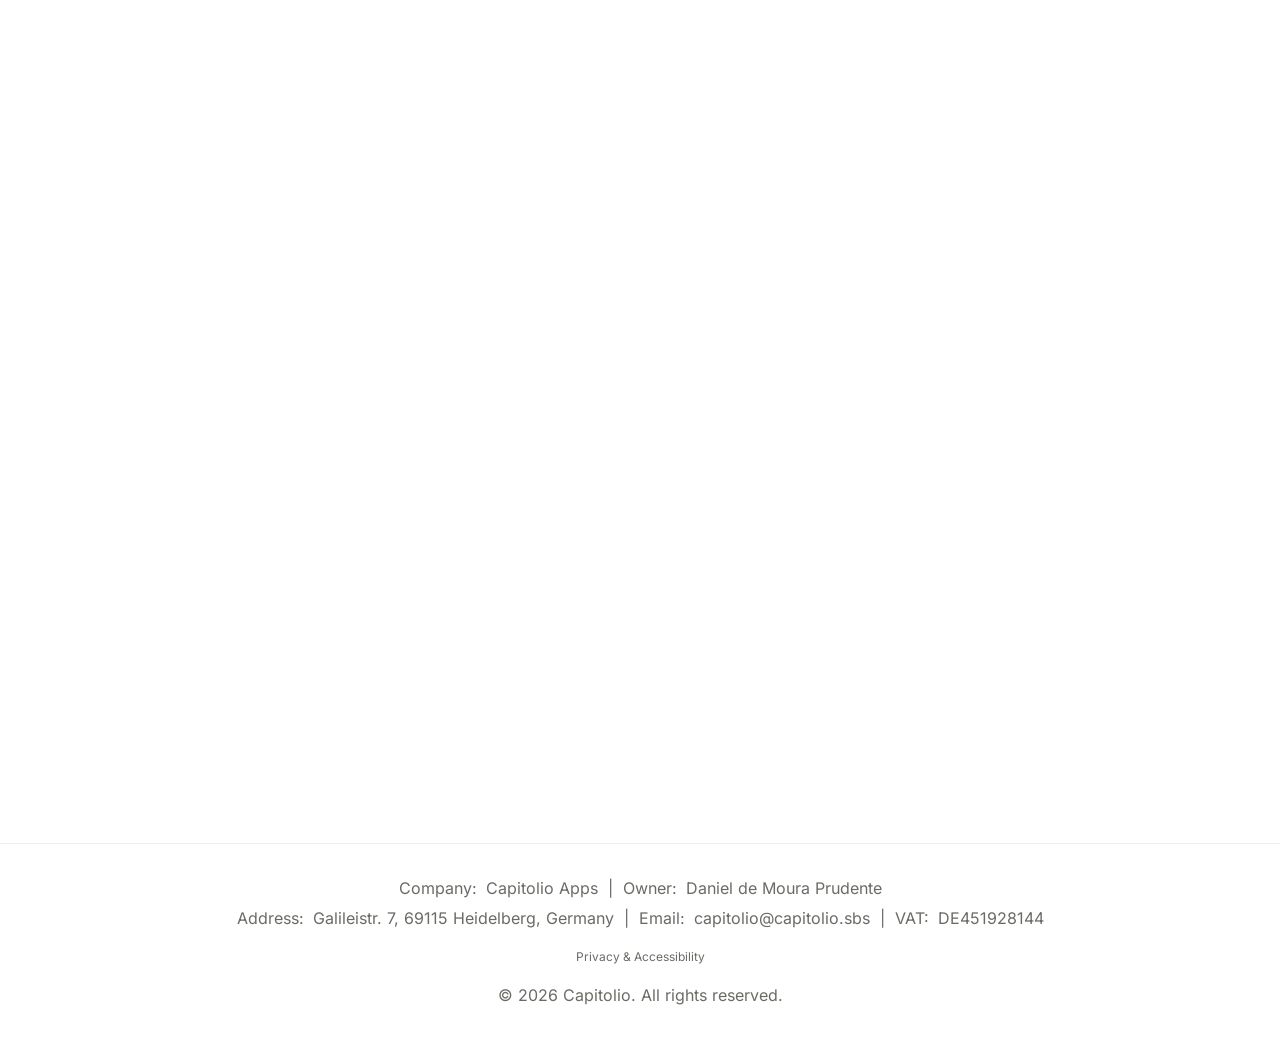
==== commit df1bab98: "updated German and English content and layout 	modified:   css/style.css 	modified:   en/index.html " ====
--- a/en/index.html
+++ b/en/index.html
@@ -4,7 +4,8 @@
 <head>
   <meta charset="UTF-8">
   <meta name="viewport" content="width=device-width, initial-scale=1.0">
-  <meta http-equiv="Content-Security-Policy" content="default-src 'none'; script-src 'self'; style-src 'self'; font-src 'self'; img-src 'self'; connect-src 'none'; frame-ancestors 'none';">
+  <meta http-equiv="Content-Security-Policy"
+    content="default-src 'none'; script-src 'self'; style-src 'self'; font-src 'self'; img-src 'self'; connect-src 'none'; frame-ancestors 'none';">
   <meta http-equiv="X-Frame-Options" content="DENY">
   <title>Daniel Prudente - Ops Leader & Architect | GRC | AI Integration</title>
   <meta name="description"
@@ -57,34 +58,51 @@
     <section id="cta" class="grid">
       <div class="cta-content reveal active">
         <h1 class="cta-title">Ops Leader & Architect | GRC | AI Integration</h1>
-        <p class="cta-subtitle"> I take full ownership of the internal business infrastructure so Founders can focus on
-          strategy and fundraising.</p>
+        <p class="cta-subtitle"> I take full ownership of the internal business infrastructure so Founders can focus on strategy and fundraising.</p>
+        <p class="cta-subtitle"> Services in English, Portuguese, French and Spanish. German likely soon.</p>
         <a href="https://koalendar.com/e/daniel-kennenlernen" target="_blank" rel="noopener noreferrer"
-          class="btn btn-primary">Book a Call</a>
+          class="btn btn-primary">Book a Free Call</a>
       </div>
     </section>
 
     <!-- Section 2: Proof of Work (3 Cards) -->
     <section id="proof" class="grid">
       <div class="section-label reveal">
-        <span class="label">Proven Results</span>
+        <span class="label">The Track Record</span>
       </div>
       <div class="section-content">
         <div class="proof-grid">
           <div class="proof-card reveal">
-            <h3 class="proof-card-title">Scaled Operations</h3>
-            <p class="proof-card-desc">Scaled operational systems from 10 to 100+ employees. Processes documented,
-              automated, and designed for scalability.</p>
+            <h3 class="proof-card-title">Hands-on Operations</h3>
+            <ul class="proof-card-desc">
+              <li>Ran the back-office from hiring to payroll; kept the daily grind moving so founders could focus on growth.</li>
+              <li>Converted messy workflows into clear guides; standardized how the team tracks data and goals.</li>
+              <li>Built live budget dashboards; replaced fragmented spreadsheets with honest financial tracking.</li>
+            </ul>
           </div>
           <div class="proof-card reveal delay-1">
-            <h3 class="proof-card-title">Cost Reduction</h3>
-            <p class="proof-card-desc">Reduced operating costs by 30% through process optimization and automation of
-              redundant workflows.</p>
+            <h3 class="proof-card-title">Practical Tech Automation</h3>
+            <ul class="proof-card-desc">
+              <li>Automated payments using existing tools; boosted speed without the hurdle of new software.</li>
+              <li>Prioritized proven technologies over experimental AI to minimize security risks and maintain a lean architecture.</li>
+              <li>Linked apps to eliminate manual work; saved the team hours of repetitive data entry every week.</li>
+            </ul>
           </div>
           <div class="proof-card reveal delay-2">
-            <h3 class="proof-card-title">Team Development</h3>
-            <p class="proof-card-desc">Built high-performance teams. Established clear roles, responsibilities, and
-              communication structures.</p>
+            <h3 class="proof-card-title">Engineering Agentic Products</h3>
+            <ul class="proof-card-desc">
+              <li>Developed AI-driven apps from scratch; moved fast from concept to real MVPs for EduTech, RegOps, and local businesses.</li>
+              <li>Building a 100% sovereign EU platform, ensuring full data autonomy and zero dependency on non-EU providers.</li>
+              <li>Deployed agent systems for routine oversight; used autonomous agents for complex data curation.</li>
+            </ul>
+          </div>
+          <div class="proof-card reveal delay-3">
+            <h3 class="proof-card-title">Automating Boring Compliance</h3>
+            <ul class="proof-card-desc">
+              <li>Built automated compliance trackers; kept companies legal without the need for extra headcount.</li>
+              <li>Turned dry ISO/GDPR rules into auto-alerts; replaced manual audits with monitoring software.</li>
+              <li>Secured high-stakes datasets; handled the legal paperwork and kept the info safe.</li>
+            </ul>
           </div>
         </div>
       </div>
@@ -100,18 +118,16 @@
           <div class="pricing-card reveal">
             <span class="pricing-card-title">Monthly Retainer</span>
             <div class="pricing-card-price">€3,600/month</div>
-            <p class="pricing-card-desc">Fractional Operations Leadership. Continuous operational support and strategic
-              consulting.</p>
+            <p class="pricing-card-desc">This covers 1 to 1.5 days of my week. No billable hour games, just a direct line to me to focus on work that drives your ROI. NGOs, small locals, and long-term partners get a lower rate.</p>
             <a href="https://koalendar.com/e/daniel-kennenlernen" target="_blank" rel="noopener noreferrer"
-              class="btn btn-secondary">Get Started</a>
+              class="btn btn-secondary">Book a Free Call</a>
           </div>
           <div class="pricing-card reveal delay-1">
             <span class="pricing-card-title">Project-Based</span>
             <div class="pricing-card-price">Upon Request</div>
-            <p class="pricing-card-desc">Project-based consulting available. Process optimization, system building, or
-              team development as individual projects.</p>
+            <p class="pricing-card-desc">Best for specific builds with a clear finish line like launching an MVP or a full automation overhaul. We’ll define the goal together and I’ll provide a fixed price.</p>
             <a href="https://koalendar.com/e/daniel-kennenlernen" target="_blank" rel="noopener noreferrer"
-              class="btn btn-secondary">Book a Call</a>
+              class="btn btn-secondary">Get Started</a>
           </div>
         </div>
       </div>
--- a/css/style.css
+++ b/css/style.css
@@ -301,6 +301,13 @@
 .proof-card-desc {
   font-size: var(--font-size-sm);
   color: var(--text-secondary);
+  list-style: disc;
+  padding-left: var(--baseline-2x);
+  margin: 0;
+}
+
+.proof-card-desc li {
+  margin-bottom: var(--baseline);
 }
 
 /* Pricing Section */
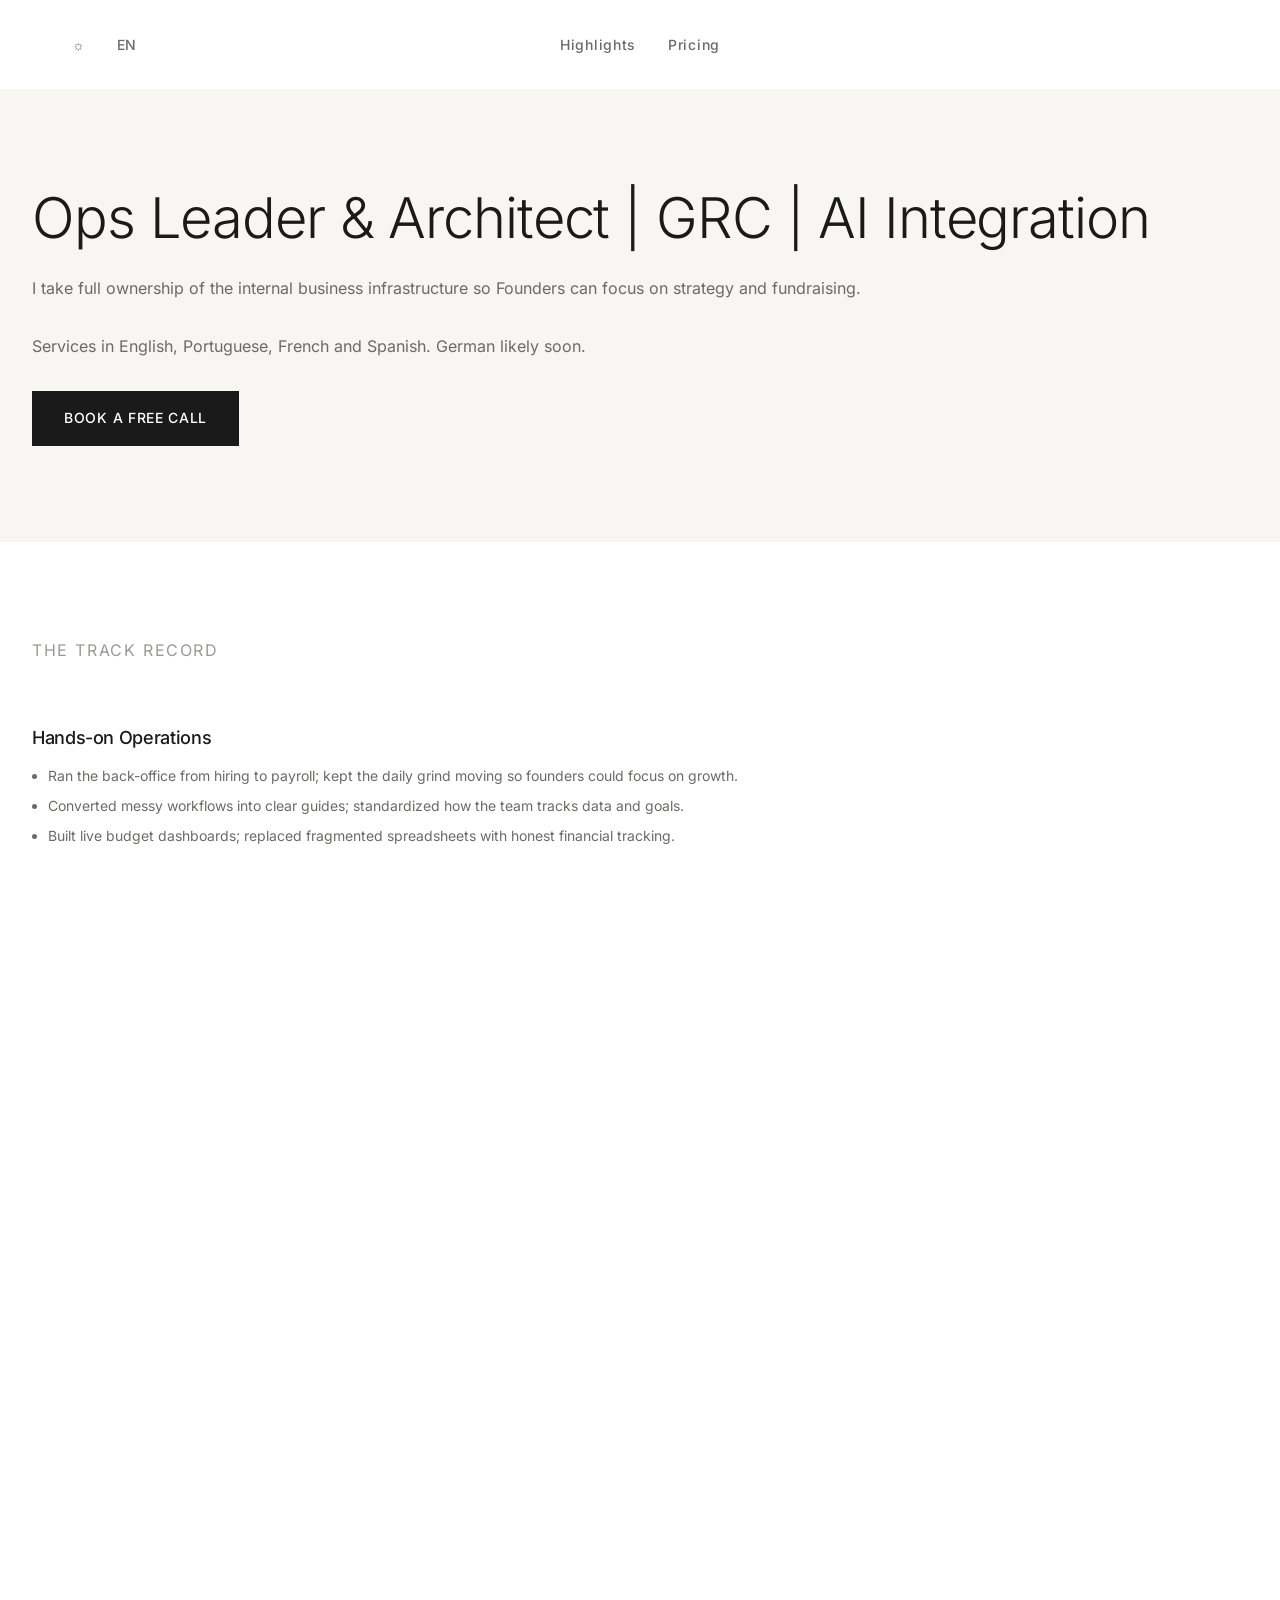
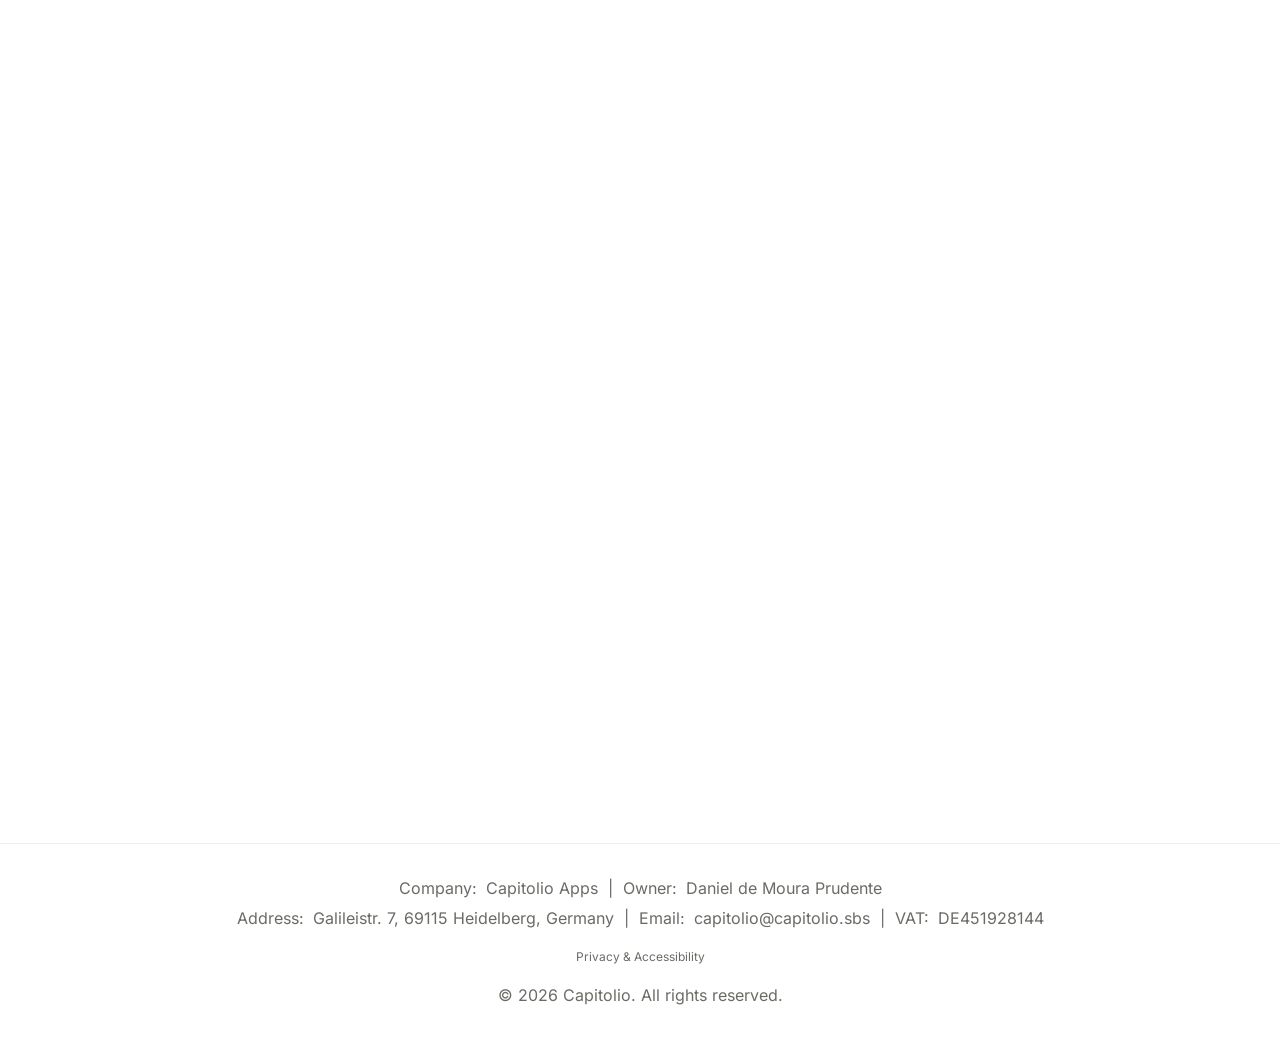
==== commit cee4e05d: "Update navbar: add experiences/pricing links on index pages" ====
--- a/en/index.html
+++ b/en/index.html
@@ -23,9 +23,8 @@
       <div class="header-content">
         <nav class="nav-desktop">
           <ul class="nav-list">
-            <li><a href="index.html" class="nav-link" data-i18n="nav_home">Home</a></li>
-            <li><a href="privacy-accessibility.html" class="nav-link" data-i18n="nav_privacy_accessibility">Privacy &
-                Accessibility</a></li>
+            <li><a href="#proof" class="nav-link" data-i18n="nav_experiences">Highlights</a></li>
+            <li><a href="#pricing" class="nav-link" data-i18n="nav_pricing">Pricing</a></li>
           </ul>
         </nav>
         <div class="nav-controls">
@@ -44,14 +43,13 @@
   </header>
 
   <!-- Mobile Navigation Overlay -->
-  <div class="nav-overlay" id="nav-overlay">
-    <button class="close-nav" id="close-nav" aria-label="Close navigation">Close</button>
-    <ul class="nav-overlay-list">
-      <li class="nav-overlay-item"><a href="index.html" class="nav-overlay-link" data-i18n="nav_home">Home</a></li>
-      <li class="nav-overlay-item"><a href="privacy-accessibility.html" class="nav-overlay-link"
-          data-i18n="nav_privacy_accessibility">Privacy & Accessibility</a></li>
-    </ul>
-  </div>
+<div class="nav-overlay" id="nav-overlay">
+      <button class="close-nav" id="close-nav" aria-label="Close navigation">Close</button>
+      <ul class="nav-overlay-list">
+        <li class="nav-overlay-item"><a href="#proof" class="nav-overlay-link" data-i18n="nav_experiences">Experiences</a></li>
+        <li class="nav-overlay-item"><a href="#pricing" class="nav-overlay-link" data-i18n="nav_pricing">Pricing</a></li>
+      </ul>
+    </div>
 
   <main>
     <!-- Section 1: CTA (Call to Action) -->
--- a/css/style.css
+++ b/css/style.css
@@ -210,6 +210,7 @@
 
 .btn-secondary:hover {
   background-color: var(--bg-secondary);
+  transform: translateY(-2px);
 }
 
 /* ================================
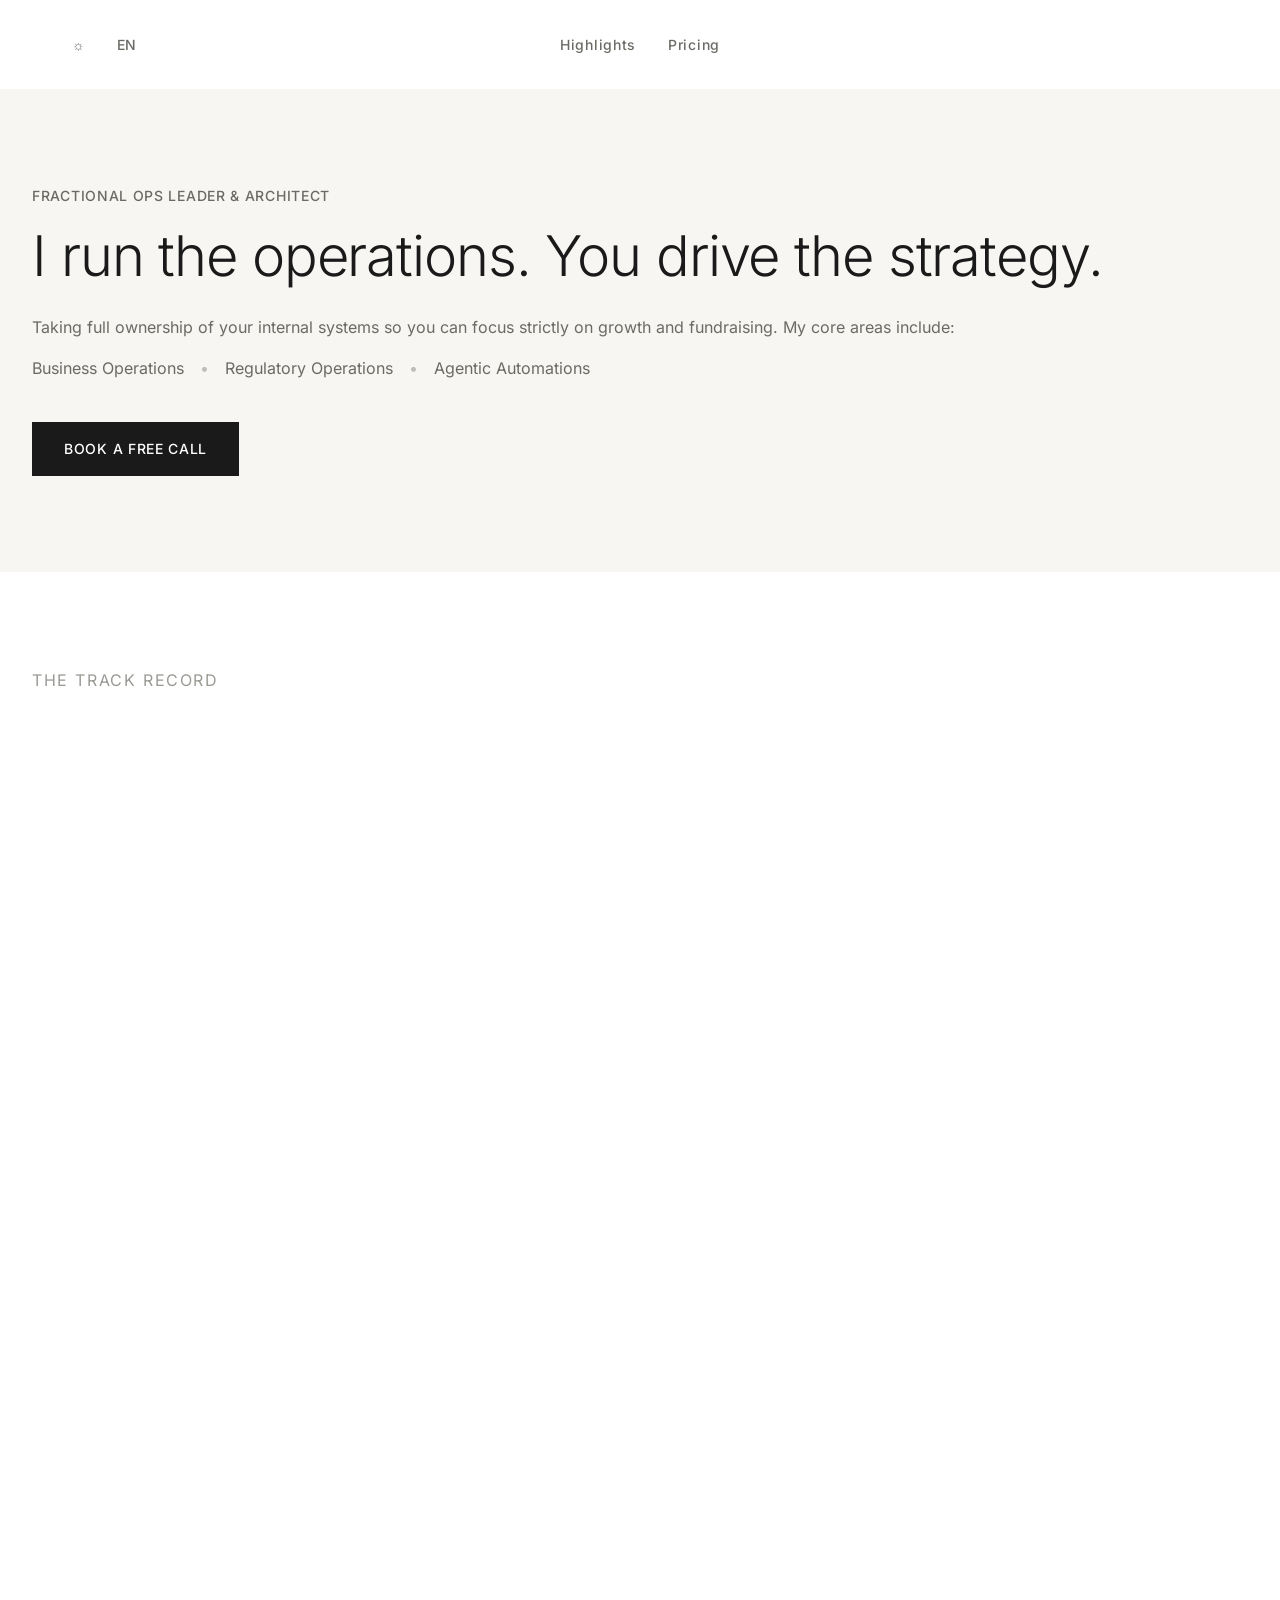
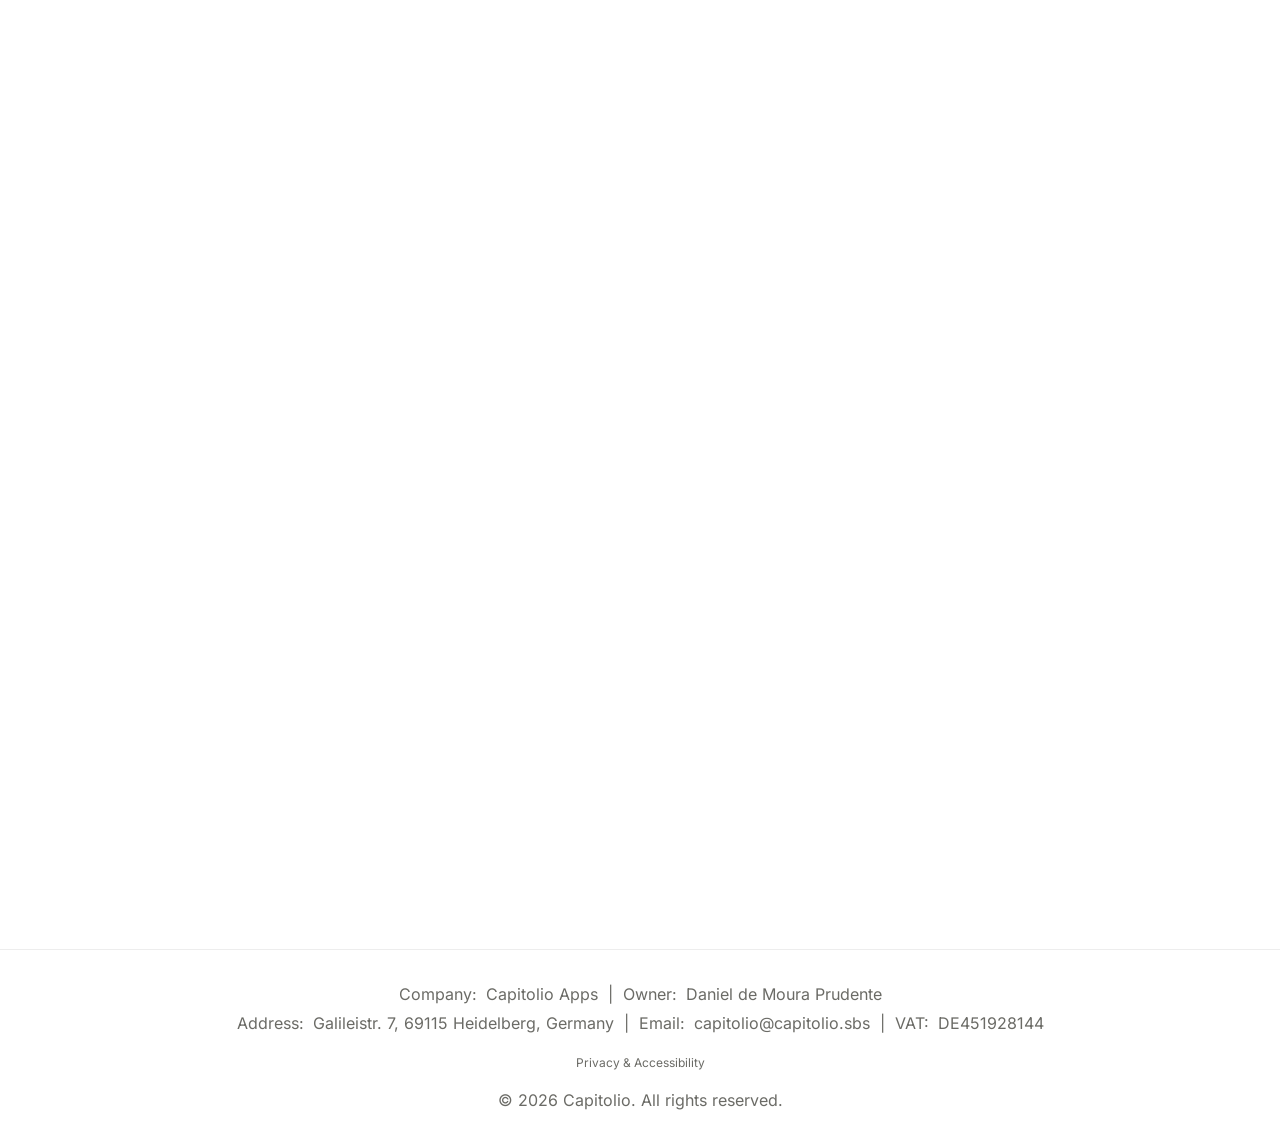
==== commit bb46ab3d: "Update CTA and pricing sections: add eyebrow, focus-areas, and bullet lists; fix nav text" ====
--- a/en/index.html
+++ b/en/index.html
@@ -7,7 +7,7 @@
   <meta http-equiv="Content-Security-Policy"
     content="default-src 'none'; script-src 'self'; style-src 'self'; font-src 'self'; img-src 'self'; connect-src 'none'; frame-ancestors 'none';">
   <meta http-equiv="X-Frame-Options" content="DENY">
-  <title>Daniel Prudente - Ops Leader & Architect | GRC | AI Integration</title>
+  <title>Daniel Prudente - Ops Leader & Architect</title>
   <meta name="description"
     content=" I take full ownership of the internal business infrastructure so Founders can focus on strategy and fundraising.">
   <link rel="icon" type="image/x-icon" href="../public/favicon.ico">
@@ -23,7 +23,7 @@
       <div class="header-content">
         <nav class="nav-desktop">
           <ul class="nav-list">
-            <li><a href="#proof" class="nav-link" data-i18n="nav_experiences">Highlights</a></li>
+            <li><a href="#proof" class="nav-link" data-i18n="nav_highlights">Highlights</a></li>
             <li><a href="#pricing" class="nav-link" data-i18n="nav_pricing">Pricing</a></li>
           </ul>
         </nav>
@@ -46,7 +46,7 @@
 <div class="nav-overlay" id="nav-overlay">
       <button class="close-nav" id="close-nav" aria-label="Close navigation">Close</button>
       <ul class="nav-overlay-list">
-        <li class="nav-overlay-item"><a href="#proof" class="nav-overlay-link" data-i18n="nav_experiences">Experiences</a></li>
+        <li class="nav-overlay-item"><a href="#proof" class="nav-overlay-link" data-i18n="nav_highlights">Highlights</a></li>
         <li class="nav-overlay-item"><a href="#pricing" class="nav-overlay-link" data-i18n="nav_pricing">Pricing</a></li>
       </ul>
     </div>
@@ -55,11 +55,17 @@
     <!-- Section 1: CTA (Call to Action) -->
     <section id="cta" class="grid">
       <div class="cta-content reveal active">
-        <h1 class="cta-title">Ops Leader & Architect | GRC | AI Integration</h1>
-        <p class="cta-subtitle"> I take full ownership of the internal business infrastructure so Founders can focus on strategy and fundraising.</p>
-        <p class="cta-subtitle"> Services in English, Portuguese, French and Spanish. German likely soon.</p>
-        <a href="https://koalendar.com/e/daniel-kennenlernen" target="_blank" rel="noopener noreferrer"
-          class="btn btn-primary">Book a Free Call</a>
+        <span class="eyebrow-text">Fractional Ops Leader & Architect</span>
+        <h1 class="cta-title">I run the operations. You drive the strategy.</h1>
+        <p class="cta-subtitle">Taking full ownership of your internal systems so you can focus strictly on growth and fundraising. My core areas include:</p>
+        <ul class="focus-areas">
+          <li>Business Operations</li>
+          <li>Regulatory Operations</li>
+          <li>Agentic Automations</li>
+        </ul>
+        <div class="cta-actions">
+          <a href="https://koalendar.com/e/daniel-kennenlernen" target="_blank" rel="noopener noreferrer" class="btn btn-primary">Book a Free Call</a>
+        </div>
       </div>
     </section>
 
@@ -76,6 +82,7 @@
               <li>Ran the back-office from hiring to payroll; kept the daily grind moving so founders could focus on growth.</li>
               <li>Converted messy workflows into clear guides; standardized how the team tracks data and goals.</li>
               <li>Built live budget dashboards; replaced fragmented spreadsheets with honest financial tracking.</li>
+              <li>Acting as fractional COO and Chief of Staff for various founders; Managed teams in Brazil, Denmark, France, and Germany.</li>              
             </ul>
           </div>
           <div class="proof-card reveal delay-1">
@@ -116,7 +123,11 @@
           <div class="pricing-card reveal">
             <span class="pricing-card-title">Monthly Retainer</span>
             <div class="pricing-card-price">€3,600/month</div>
-            <p class="pricing-card-desc">This covers 1 to 1.5 days of my week. No billable hour games, just a direct line to me to focus on work that drives your ROI. NGOs, small locals, and long-term partners get a lower rate.</p>
+            <ul class="pricing-card-desc">
+              <li>This covers 1 to 1.5 days of my week. No billable hour games, just me doing work that drives your ROI.</li>
+              <li>Consulting in EN, PT, FR, and ES.</li>
+              <li>NGOs, small locals, and long-term partners get a lower rate.</li>
+            </ul>
             <a href="https://koalendar.com/e/daniel-kennenlernen" target="_blank" rel="noopener noreferrer"
               class="btn btn-secondary">Book a Free Call</a>
           </div>
--- a/css/style.css
+++ b/css/style.css
@@ -86,14 +86,6 @@
   transform: translateX(-50%);
 }
 
-.logo {
-  font-size: var(--font-size-sm);
-  font-weight: var(--font-weight-medium);
-  color: var(--text-primary);
-  text-decoration: none;
-  letter-spacing: var(--letter-spacing-wide);
-}
-
 .nav-list {
   display: flex;
   gap: var(--baseline-4x);
@@ -261,7 +253,7 @@
 }
 
 .cta-subtitle {
-  margin-bottom: var(--baseline-4x);
+  margin-bottom: var(--baseline-2x);
 }
 
 .cta-content > * {
@@ -269,8 +261,54 @@
   padding-right: var(--baseline-4x);
 }
 
-#cta .btn {
-  margin-left: var(--baseline-4x);
+.eyebrow-text {
+  display: block; 
+  font-size: var(--font-size-sm);
+  font-weight: var(--font-weight-medium);
+  letter-spacing: var(--letter-spacing-wide);
+  text-transform: uppercase;
+  color: var(--text-secondary);
+  margin-bottom: var(--baseline-2x);
+}
+
+.focus-areas {
+  list-style: none;
+  padding: 0 var(--baseline-4x); 
+  margin: 0 0 var(--baseline-5x) 0; /* Added a tiny bit more breathing room above the button */
+  display: flex;
+  flex-wrap: wrap;
+  align-items: center;
+}
+
+.focus-areas li {
+  font-size: var(--font-size-base);
+  font-weight: var(--font-weight-regular);
+  color: var(--text-secondary);
+  display: flex;
+  align-items: center;
+}
+
+/* Adds a subtle dot between the items, but NOT after the last one */
+.focus-areas li:not(:last-child)::after {
+  content: "•";
+  margin: 0 var(--baseline-2x); /* 16px of space on both sides of the dot */
+  color: var(--text-secondary);
+  opacity: 0.4; /* Makes the dot fade back so the words stand out */
+}
+
+.cta-actions {
+  display: flex;
+  flex-direction: column; /* Stack them vertically on mobile */
+  align-items: flex-start;
+  gap: var(--baseline-2x);
+}
+
+@media (min-width: var(--breakpoint-md)) {
+  .cta-actions {
+    flex-direction: row;
+    align-items: center; 
+    gap: var(--baseline-3x);
+  }
 }
 
 /* Proof of Work Section */
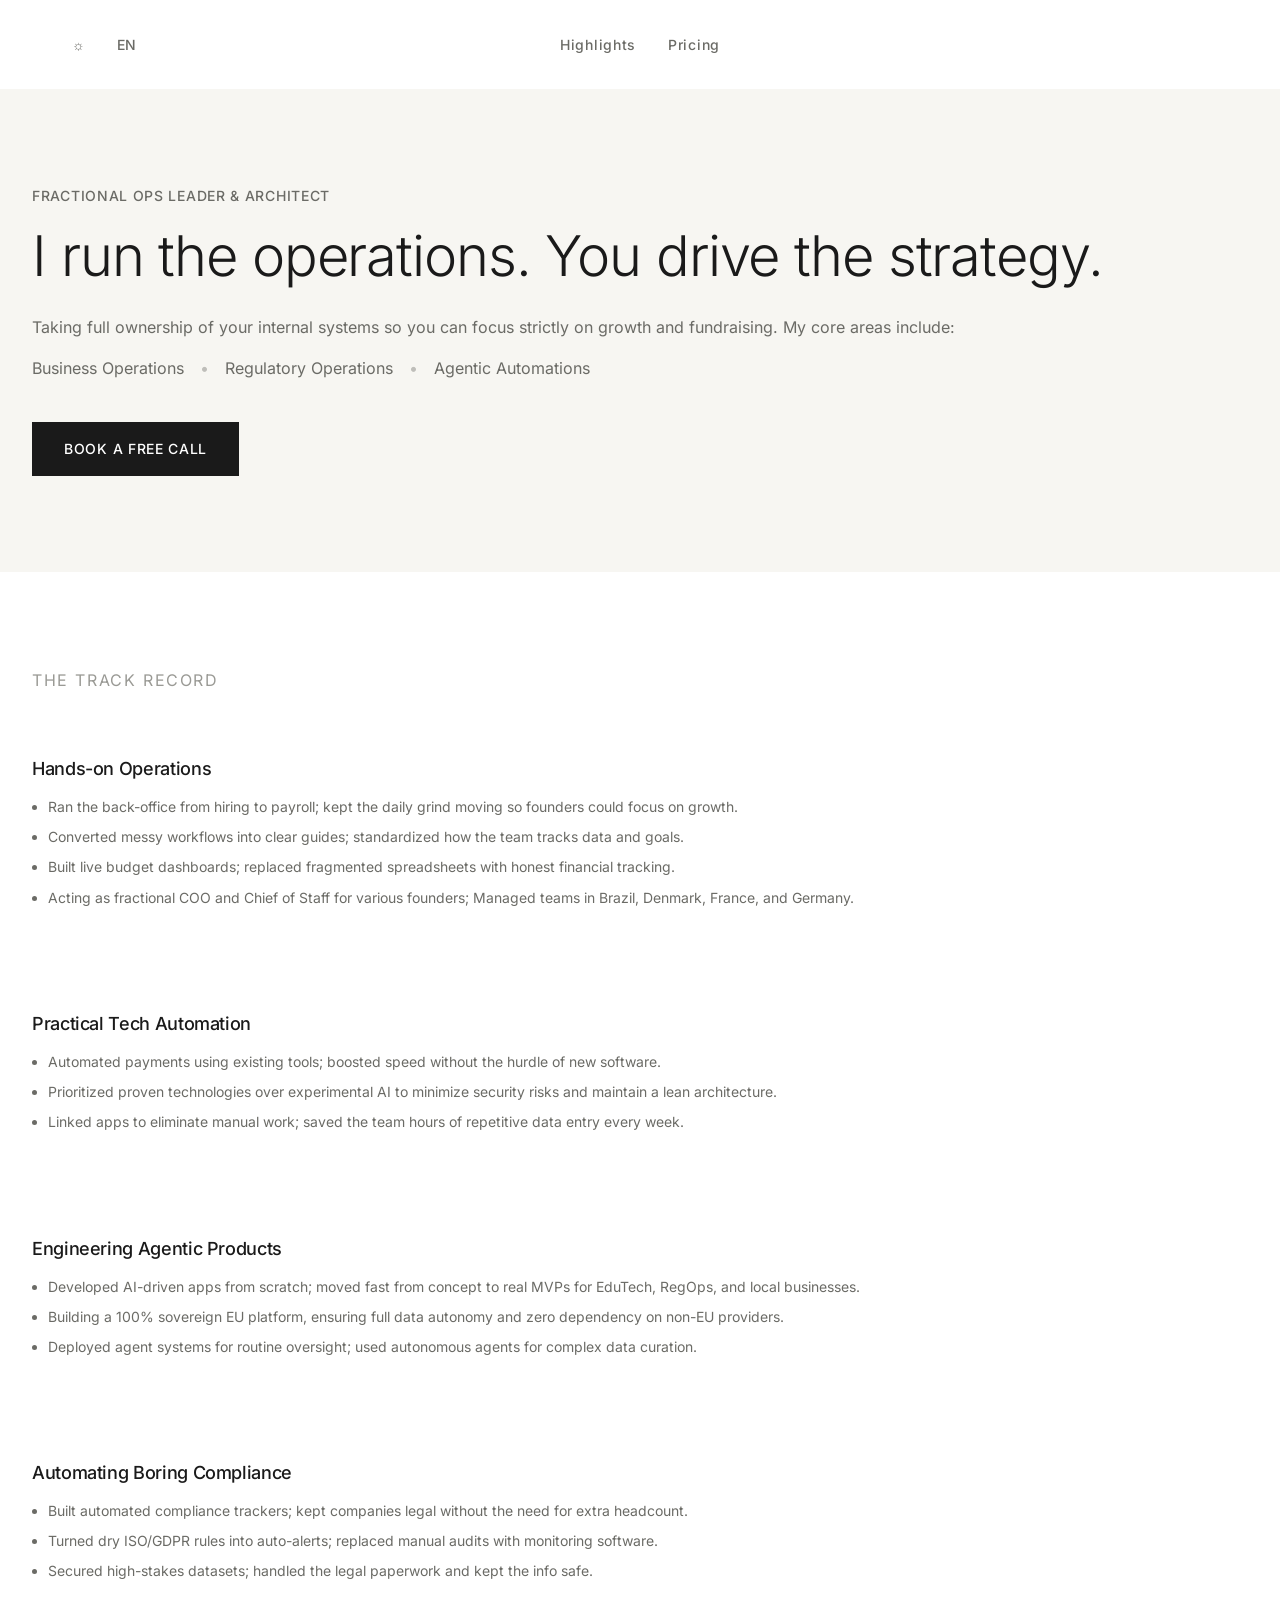
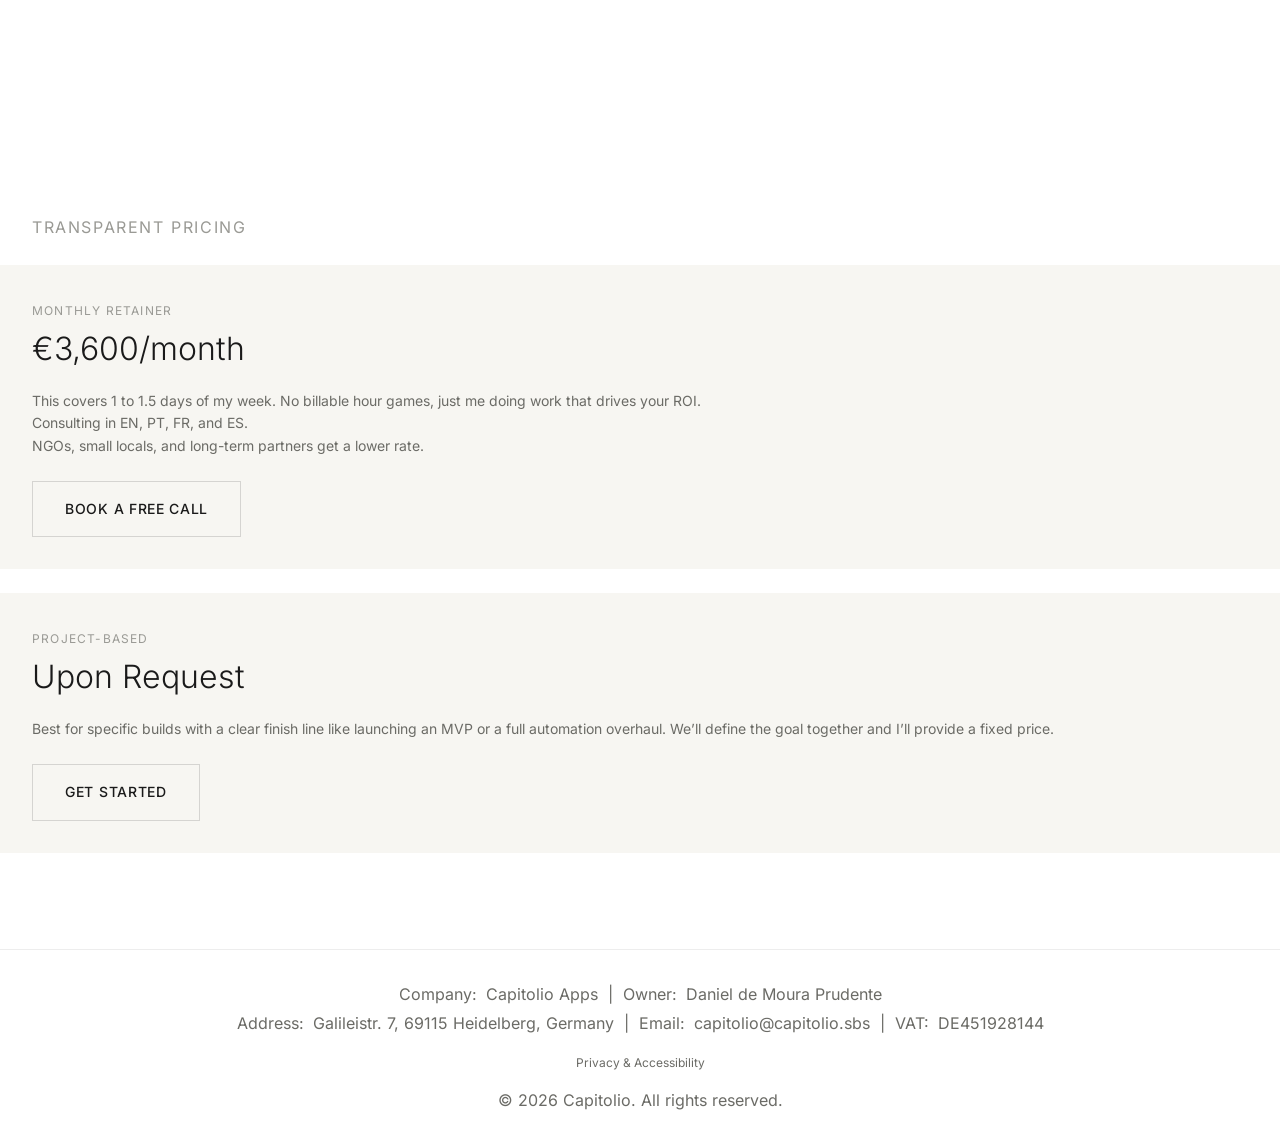
==== commit c010b4f9: "Fix missing i18n translations and CSP inline script allowlist" ====
--- a/en/index.html
+++ b/en/index.html
@@ -5,7 +5,7 @@
   <meta charset="UTF-8">
   <meta name="viewport" content="width=device-width, initial-scale=1.0">
   <meta http-equiv="Content-Security-Policy"
-    content="default-src 'none'; script-src 'self'; style-src 'self'; font-src 'self'; img-src 'self'; connect-src 'none'; frame-ancestors 'none';">
+    content="default-src 'none'; script-src 'self' 'unsafe-inline'; style-src 'self' 'unsafe-inline'; font-src 'self'; img-src 'self'; connect-src 'none'; frame-ancestors 'none';">
   <meta http-equiv="X-Frame-Options" content="DENY">
   <title>Daniel Prudente - Ops Leader & Architect</title>
   <meta name="description"
--- a/css/style.css
+++ b/css/style.css
@@ -385,6 +385,7 @@
 
 .pricing-card-desc {
   font-size: var(--font-size-sm);
+  color: var(--text-secondary);
   margin-bottom: var(--baseline-3x);
 }
 
